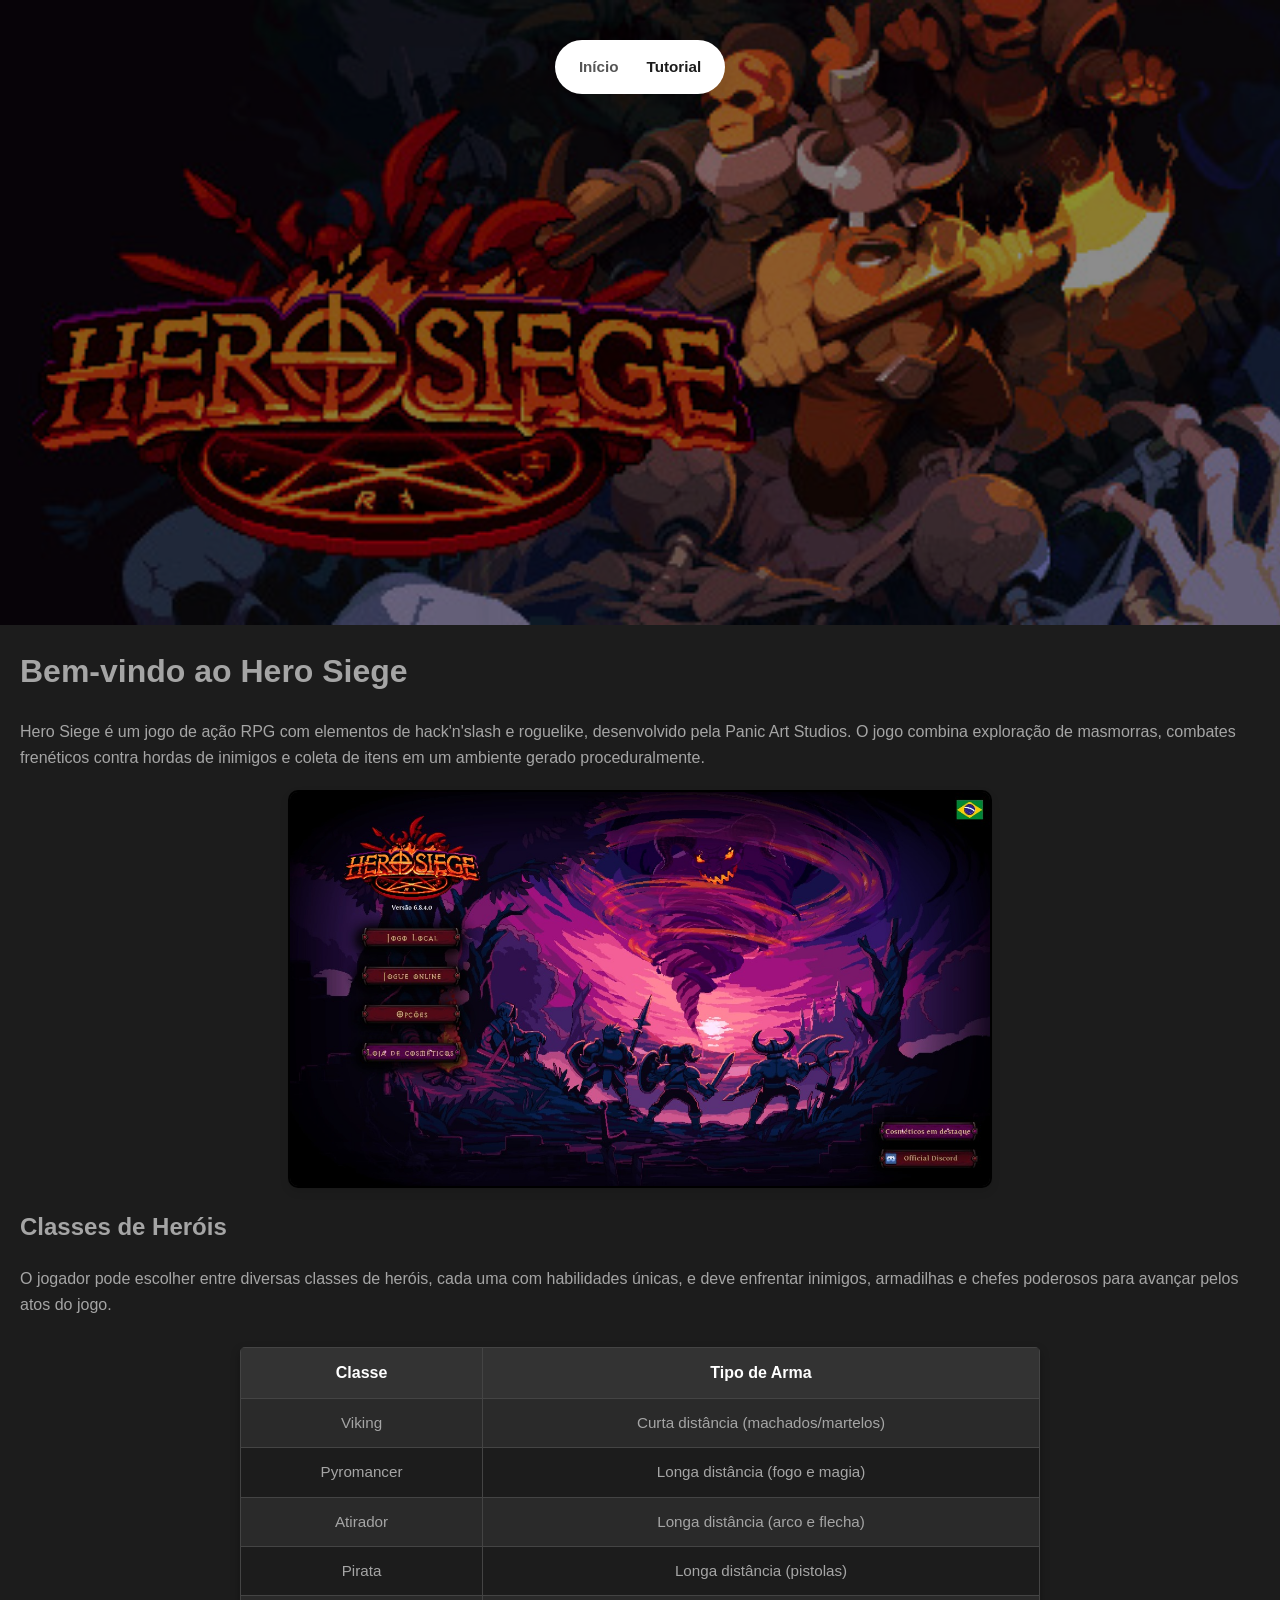
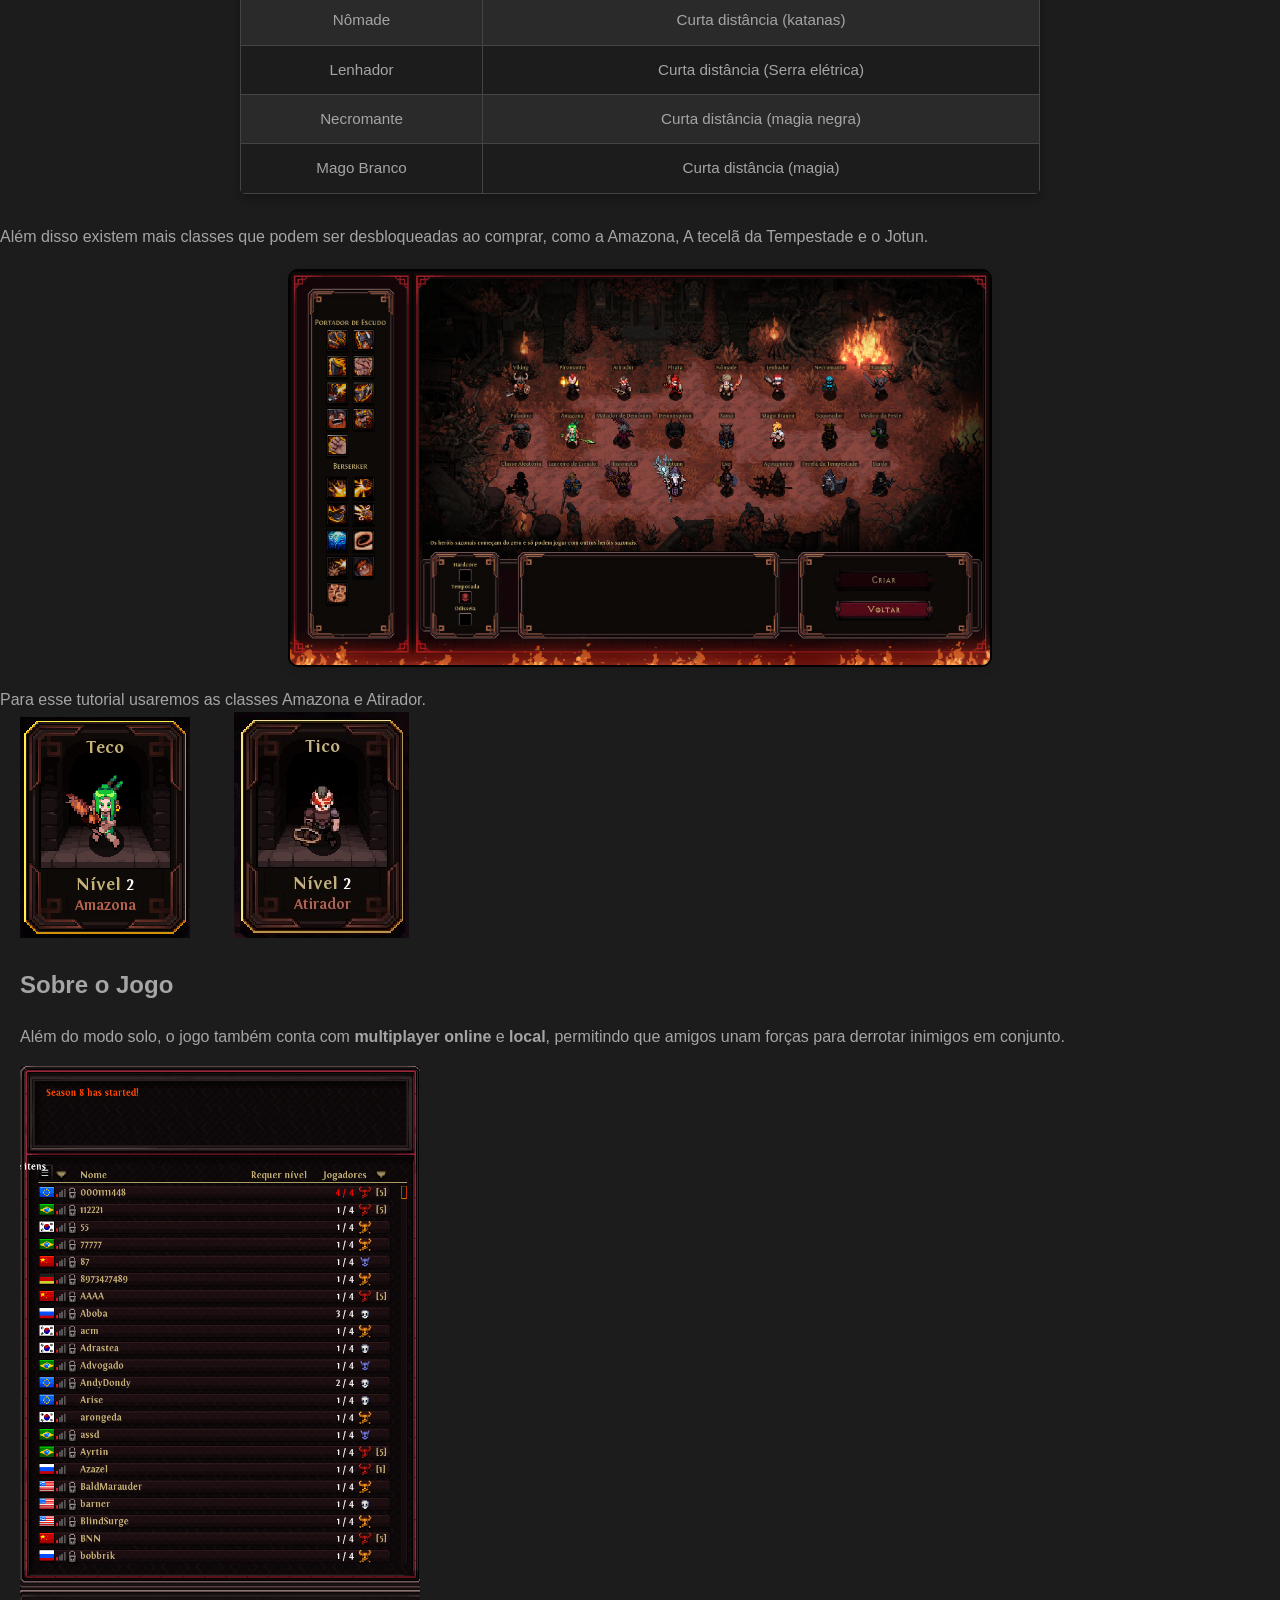
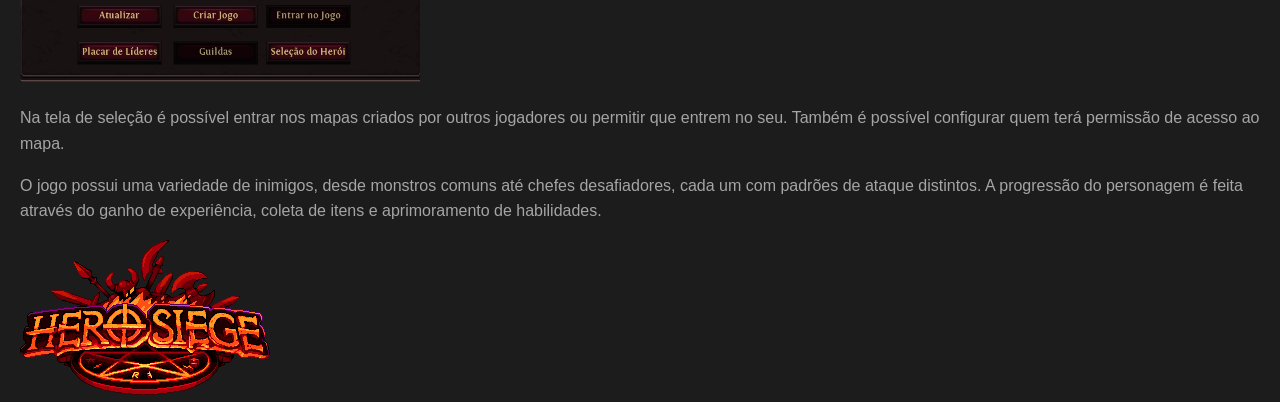
==== index.html @ 34096b14 "Rename Index.html to index.html" ====
<!DOCTYPE html>
<html lang="pt-br">
<head>
    <meta charset="UTF-8">
    <meta name="viewport" content="width=device-width, initial-scale=1.0">
    <title>Hero Siege</title>
    <link rel="stylesheet" href="CSS/style.css">
</head>
<body>
    <!-- Hero header com banner e navbar flutuante -->
    <header class="hero">
        <nav class="navbar">
            <ul class="nav-links">
                <li><a class="active" href="index.html">Início</a></li>
                <li><a href="tutorial.html">Tutorial</a></li>
            </ul>
        </nav>
    </header>

    <h1>Bem-vindo ao Hero Siege</h1>
    <p>Hero Siege é um jogo de ação RPG com elementos de hack'n'slash e roguelike, desenvolvido pela Panic Art Studios. O jogo combina exploração de masmorras, combates frenéticos contra hordas de inimigos e coleta de itens em um ambiente gerado proceduralmente.</p>

    <img src="Figuras/TelaInicial.jpg" alt="Tela inicial" class="telaCheia">
    
    <h2>Classes de Heróis</h2>
    
    <p>O jogador pode escolher entre diversas classes de heróis, cada uma com habilidades únicas, e deve enfrentar inimigos, armadilhas e chefes poderosos para avançar pelos atos do jogo.</p>

    <table>
        <tr>
            <th>Classe</th>
            <th>Tipo de Arma</th>
        </tr>
        <tr>
            <td>Viking</td>
            <td>Curta distância (machados/martelos)</td>
        </tr>
        <tr>
            <td>Pyromancer</td>
            <td>Longa distância (fogo e magia)</td>
        </tr>
        <tr>
            <td>Atirador</td>
            <td>Longa distância (arco e flecha)</td>
        </tr>
        <tr>
            <td>Pirata</td>
            <td>Longa distância (pistolas)</td>
        </tr>
        <tr>
            <td>Nômade</td>
            <td>Curta distância (katanas)</td>
        </tr>
        <tr>
            <td>Lenhador</td>
            <td>Curta distância (Serra elétrica)</td>
        </tr>
        <tr>
            <td>Necromante</td>
            <td>Curta distância (magia negra)</td>
        </tr>
        <tr>
            <td>Mago Branco</td>
            <td>Curta distância (magia)</td>
        </tr>
    </table>

    Além disso existem mais classes que podem ser desbloqueadas ao comprar, como a Amazona, A tecelã da Tempestade e o Jotun.

    <img src="Figuras/SelecaoPersonagens.png" alt="Seleção de Heróis" class="telaCheia"/>
    
    Para esse tutorial usaremos as classes Amazona e Atirador.
    <div class="container-imagens">
        <img src="Figuras/AmazonaFofinha.png" alt="Amazona Fofinha" class="personagem-img">
        <img src="Figuras/AtiradorFofinho.jpg" alt="Atirador Fofinho" class="personagem-img">
    </div>


    <h2>Sobre o Jogo</h2>
    <p>Além do modo solo, o jogo também conta com <strong>multiplayer online</strong> e <strong>local</strong>, permitindo que amigos unam forças para derrotar inimigos em conjunto.</p>
    <img src="Figuras/selecao.png" alt="Logo do Hero Siege" />
    <p>Na tela de seleção é possível entrar nos mapas criados por outros jogadores ou permitir que entrem no seu. Também é possível configurar quem terá permissão de acesso ao mapa.</p>
    <p>O jogo possui uma variedade de inimigos, desde monstros comuns até chefes desafiadores, cada um com padrões de ataque distintos. A progressão do personagem é feita através do ganho de experiência, coleta de itens e aprimoramento de habilidades.</p>
    <img src="Figuras/logo_hs.png" alt="Logo do Hero Siege" />
</body>
</html>
---- CSS/style.css ----
img.telaCheia {
    width: 700px;
    height: auto;
    max-width: 100%;
    display: block;
    margin: 20px auto;
    border: 2px solid #000;
    border-radius: 10px;
    box-shadow: 0 4px 8px rgba(0, 0, 0, 0.1);
}

body {
    font-family: Arial, sans-serif;
    line-height: 1.6;
    margin: 0;
    background-color: #1c1c1c; 
    color: #a5a5a5;          
}

.hero {
    position: relative;
    min-height: 65vh;
    display: flex;
    align-items: flex-start;
    justify-content: center;
    padding-top: 40px; 
    background: url('../Figuras/header.jpg') center/cover no-repeat;
}
.hero::after { 
    content: '';
    position: absolute;
    inset: 0;
    background: rgba(0, 0, 0, 0.45);
}

.navbar {
    position: relative;
    z-index: 1; 
    background: #ffffff;
    color: #1c1c1c;
    padding: 14px 24px;
    border-radius: 40px;
    display: flex;
    align-items: center;
    justify-content: center;
    box-shadow: 0 10px 30px rgba(0,0,0,0.15);
    gap: 20px;
}
.nav-links {
    list-style: none;
    display: flex;
    gap: 28px;
    margin: 0;
    padding: 0;
}
.nav-links a {
    color: #1c1c1c;
    text-decoration: none;
    font-weight: 600;
    font-size: 0.95rem;
}
.nav-links a:hover,
.nav-links a.active {
    color: #555;
}

main, h1, h2, p, table, img:not(.telaCheia) {
    margin-left: 20px;
    margin-right: 20px;
}
a { color: inherit; }
a:hover { text-decoration: underline; color: #cfcfcf; }

.quest {
    background-color: #222; /* fundo dark */
    color: #a5a5a5;
    padding: 20px;
    margin: 20px auto;
    max-width: 800px;
    border-radius: 10px;
    text-align: center;
}

.quest ul {
    text-align: left;
    margin: 10px auto;
    max-width: 700px;
}

.quest img {
    width: 100%;
    max-width: 500px;
    height: auto;
    display: block;
    margin: 0 auto 15px auto;
    border-radius: 8px;
    box-shadow: 0 4px 8px rgba(0,0,0,0.2);
}


table {
    width: 90%;
    max-width: 800px;
    margin: 30px auto;
    border-collapse: collapse;
    font-family: Arial, sans-serif;
    text-align: center;
    box-shadow: 0 4px 10px rgba(0,0,0,0.3);
    border-radius: 5px; /* arredonda bordas da tabela */
    overflow: hidden;    /* garante que as bordas arredondadas funcionem */
}

th, td {
    padding: 12px 15px;
    border: 1px solid #444;
}

th {
    background-color: #333;
    color: #fff;
    font-size: 1rem;
}

td {
    background-color: #1c1c1c;
    color: #a5a5a5;
    font-size: 0.95rem;
}

tr:nth-child(even) td {
    background-color: #2a2a2a;
}

tr:hover td {
    background-color: #444;
    color: #fff;
}
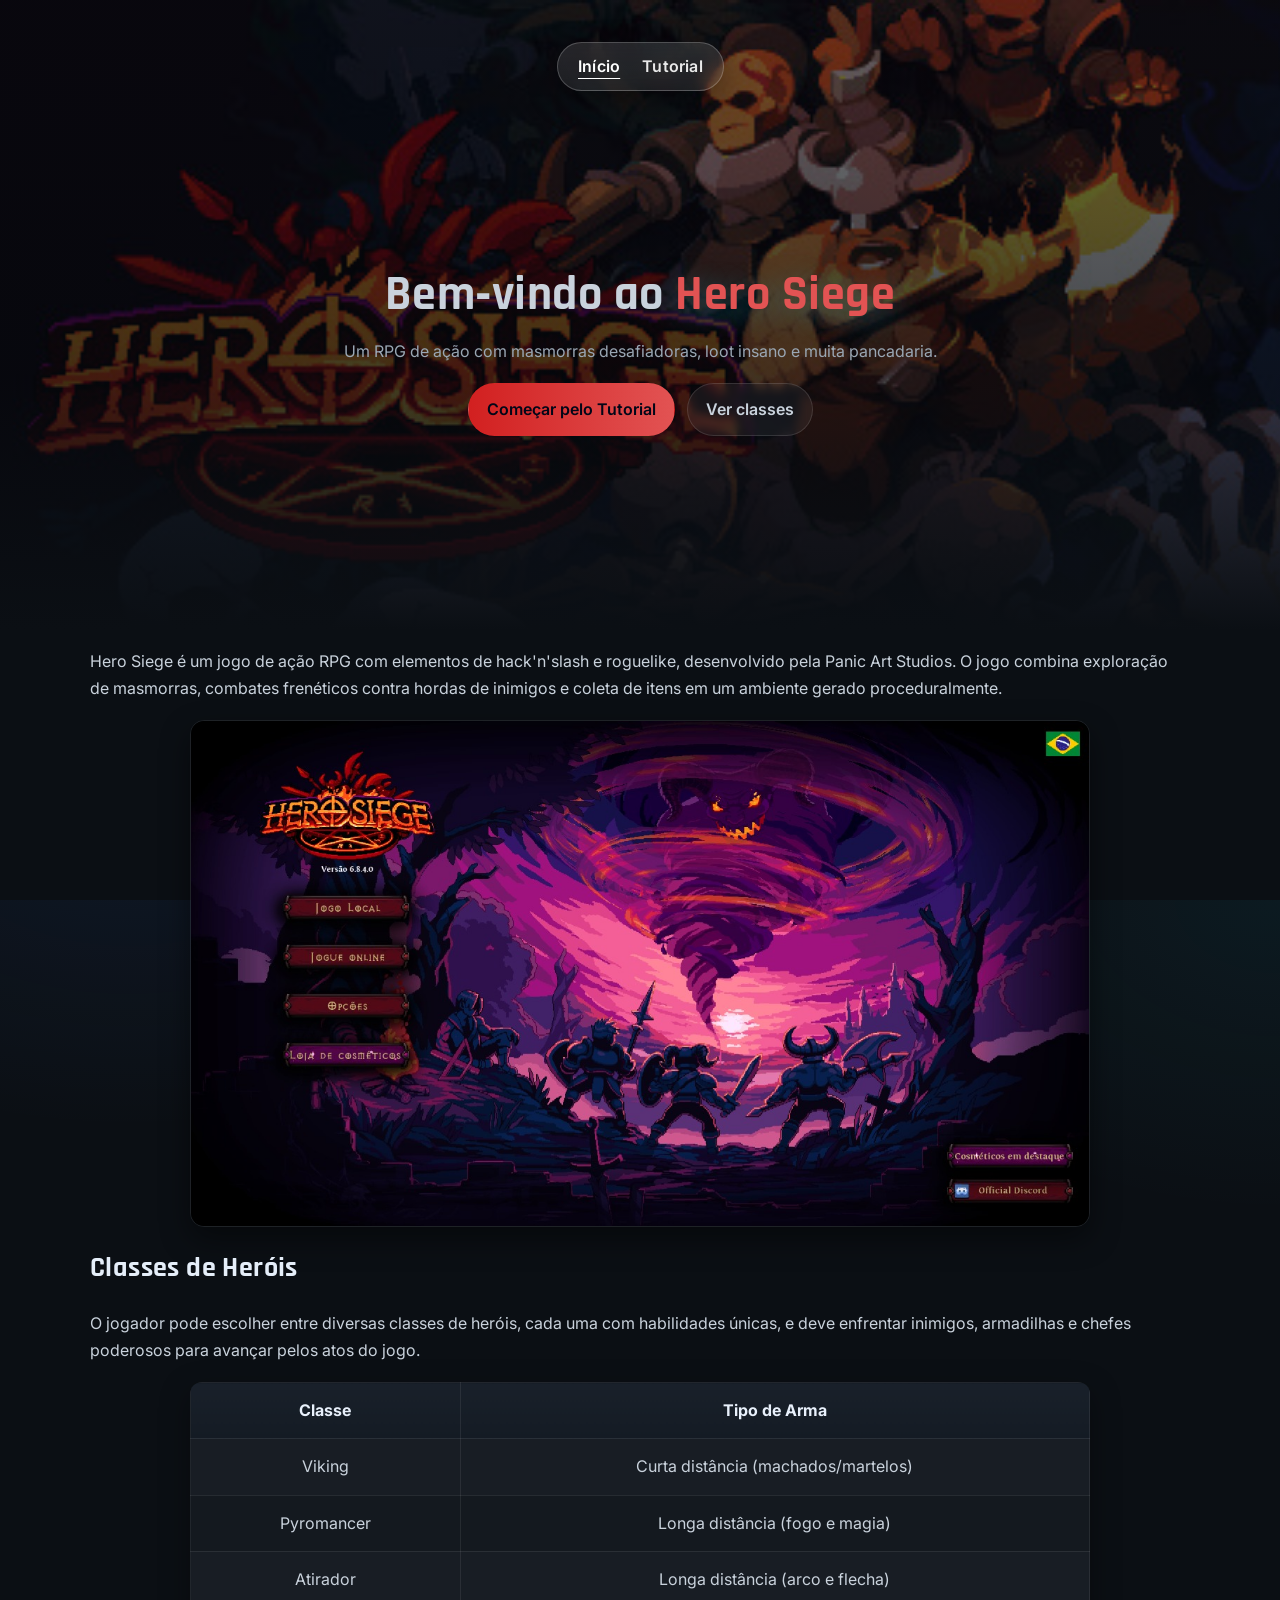
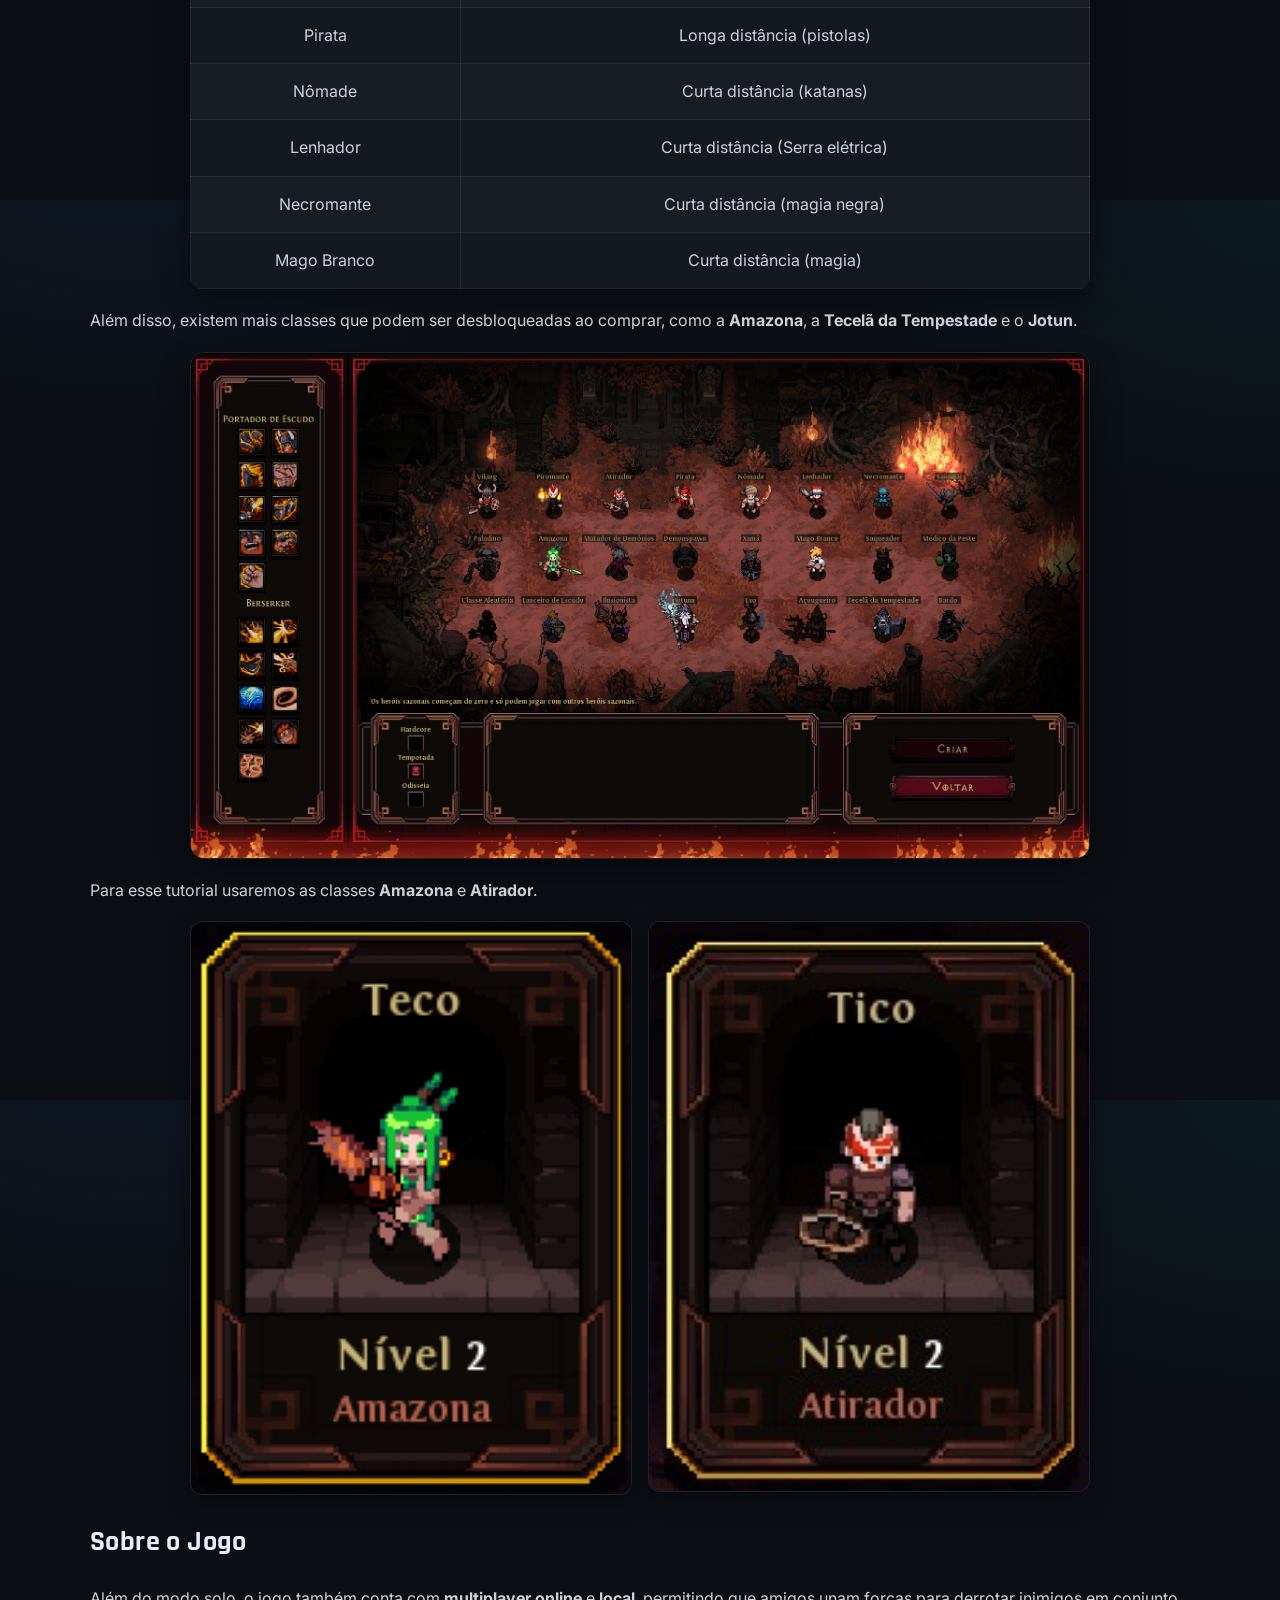
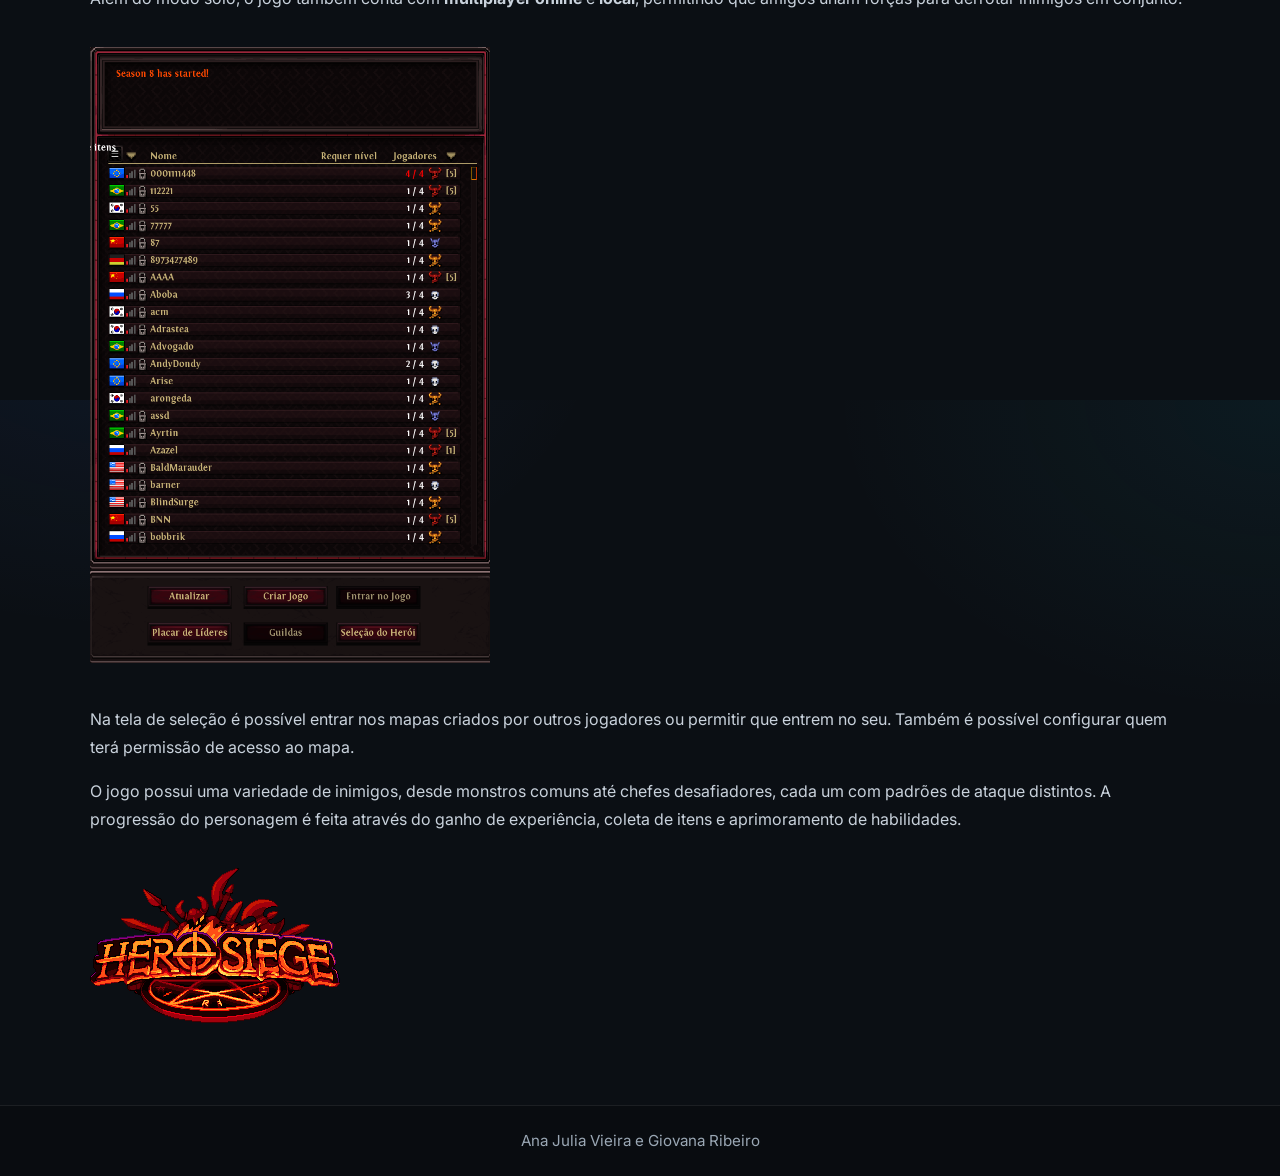
==== commit 9e532297: "Co-authored-by: Giovana Ribeiro <GiovanaRiber@users.noreply.github.com>" ====
--- a/index.html
+++ b/index.html
@@ -3,11 +3,18 @@
 <head>
     <meta charset="UTF-8">
     <meta name="viewport" content="width=device-width, initial-scale=1.0">
+    <meta name="description" content="Guia rápido e visual do jogo Hero Siege: classes, dicas e tutorial em português.">
     <title>Hero Siege</title>
+    <!-- Google Fonts -->
+    <link href="https://fonts.googleapis.com/css2?family=Inter:wght@400;600;700;800&family=Rajdhani:wght@600;700&display=swap" rel="stylesheet">
     <link rel="stylesheet" href="CSS/style.css">
+    <meta name="theme-color" content="#0b0f14">
+    <link rel="preload" href="Figuras/header.jpg" as="image">
+    <link rel="preload" href="Figuras/TelaInicial.jpg" as="image">
+    <link rel="preload" href="Figuras/SelecaoPersonagens.png" as="image">
+    
 </head>
 <body>
-    <!-- Hero header com banner e navbar flutuante -->
     <header class="hero">
         <nav class="navbar">
             <ul class="nav-links">
@@ -15,72 +22,86 @@
                 <li><a href="tutorial.html">Tutorial</a></li>
             </ul>
         </nav>
+        <div class="hero-content container">
+            <h1 class="hero-title">Bem‑vindo ao <span>Hero Siege</span></h1>
+            <p class="hero-subtitle">Um RPG de ação com masmorras desafiadoras, loot insano e muita pancadaria.</p>
+            <div class="hero-cta">
+                <a class="btn btn-primary" href="tutorial.html">Começar pelo Tutorial</a>
+                <a class="btn btn-ghost" href="#classes">Ver classes</a>
+            </div>
+        </div>
     </header>
 
-    <h1>Bem-vindo ao Hero Siege</h1>
-    <p>Hero Siege é um jogo de ação RPG com elementos de hack'n'slash e roguelike, desenvolvido pela Panic Art Studios. O jogo combina exploração de masmorras, combates frenéticos contra hordas de inimigos e coleta de itens em um ambiente gerado proceduralmente.</p>
+    <main class="container content-flow">
+        <p>Hero Siege é um jogo de ação RPG com elementos de hack'n'slash e roguelike, desenvolvido pela Panic Art Studios. O jogo combina exploração de masmorras, combates frenéticos contra hordas de inimigos e coleta de itens em um ambiente gerado proceduralmente.</p>
 
-    <img src="Figuras/TelaInicial.jpg" alt="Tela inicial" class="telaCheia">
-    
-    <h2>Classes de Heróis</h2>
-    
-    <p>O jogador pode escolher entre diversas classes de heróis, cada uma com habilidades únicas, e deve enfrentar inimigos, armadilhas e chefes poderosos para avançar pelos atos do jogo.</p>
+        <img src="Figuras/TelaInicial.jpg" alt="Tela inicial" class="telaCheia" loading="lazy">
+        
+        <h2 id="classes">Classes de Heróis</h2>
+        
+        <p>O jogador pode escolher entre diversas classes de heróis, cada uma com habilidades únicas, e deve enfrentar inimigos, armadilhas e chefes poderosos para avançar pelos atos do jogo.</p>
 
-    <table>
-        <tr>
-            <th>Classe</th>
-            <th>Tipo de Arma</th>
-        </tr>
-        <tr>
-            <td>Viking</td>
-            <td>Curta distância (machados/martelos)</td>
-        </tr>
-        <tr>
-            <td>Pyromancer</td>
-            <td>Longa distância (fogo e magia)</td>
-        </tr>
-        <tr>
-            <td>Atirador</td>
-            <td>Longa distância (arco e flecha)</td>
-        </tr>
-        <tr>
-            <td>Pirata</td>
-            <td>Longa distância (pistolas)</td>
-        </tr>
-        <tr>
-            <td>Nômade</td>
-            <td>Curta distância (katanas)</td>
-        </tr>
-        <tr>
-            <td>Lenhador</td>
-            <td>Curta distância (Serra elétrica)</td>
-        </tr>
-        <tr>
-            <td>Necromante</td>
-            <td>Curta distância (magia negra)</td>
-        </tr>
-        <tr>
-            <td>Mago Branco</td>
-            <td>Curta distância (magia)</td>
-        </tr>
-    </table>
+        <table>
+            <tr>
+                <th>Classe</th>
+                <th>Tipo de Arma</th>
+            </tr>
+            <tr>
+                <td>Viking</td>
+                <td>Curta distância (machados/martelos)</td>
+            </tr>
+            <tr>
+                <td>Pyromancer</td>
+                <td>Longa distância (fogo e magia)</td>
+            </tr>
+            <tr>
+                <td>Atirador</td>
+                <td>Longa distância (arco e flecha)</td>
+            </tr>
+            <tr>
+                <td>Pirata</td>
+                <td>Longa distância (pistolas)</td>
+            </tr>
+            <tr>
+                <td>Nômade</td>
+                <td>Curta distância (katanas)</td>
+            </tr>
+            <tr>
+                <td>Lenhador</td>
+                <td>Curta distância (Serra elétrica)</td>
+            </tr>
+            <tr>
+                <td>Necromante</td>
+                <td>Curta distância (magia negra)</td>
+            </tr>
+            <tr>
+                <td>Mago Branco</td>
+                <td>Curta distância (magia)</td>
+            </tr>
+        </table>
 
-    Além disso existem mais classes que podem ser desbloqueadas ao comprar, como a Amazona, A tecelã da Tempestade e o Jotun.
+        <p>Além disso, existem mais classes que podem ser desbloqueadas ao comprar, como a <strong>Amazona</strong>, a <strong>Tecelã da Tempestade</strong> e o <strong>Jotun</strong>.</p>
 
-    <img src="Figuras/SelecaoPersonagens.png" alt="Seleção de Heróis" class="telaCheia"/>
-    
-    Para esse tutorial usaremos as classes Amazona e Atirador.
-    <div class="container-imagens">
-        <img src="Figuras/AmazonaFofinha.png" alt="Amazona Fofinha" class="personagem-img">
-        <img src="Figuras/AtiradorFofinho.jpg" alt="Atirador Fofinho" class="personagem-img">
-    </div>
+        <img src="Figuras/SelecaoPersonagens.png" alt="Tela de seleção de heróis" class="telaCheia" loading="lazy"/>
+        
+        <p>Para esse tutorial usaremos as classes <strong>Amazona</strong> e <strong>Atirador</strong>.</p>
+        <div class="container-imagens">
+            <img src="Figuras/AmazonaFofinha.png" alt="Amazona" class="personagem-img" loading="lazy">
+            <img src="Figuras/AtiradorFofinho.jpg" alt="Atirador" class="personagem-img" loading="lazy">
+        </div>
 
+        <h2>Sobre o Jogo</h2>
+        <p>Além do modo solo, o jogo também conta com <strong>multiplayer online</strong> e <strong>local</strong>, permitindo que amigos unam forças para derrotar inimigos em conjunto.</p>
+        <img src="Figuras/selecao.png" alt="Opções de seleção de salas e multiplayer" loading="lazy" />
+        <p>Na tela de seleção é possível entrar nos mapas criados por outros jogadores ou permitir que entrem no seu. Também é possível configurar quem terá permissão de acesso ao mapa.</p>
+        <p>O jogo possui uma variedade de inimigos, desde monstros comuns até chefes desafiadores, cada um com padrões de ataque distintos. A progressão do personagem é feita através do ganho de experiência, coleta de itens e aprimoramento de habilidades.</p>
+        <img src="Figuras/logo_hs.png" alt="Logo do Hero Siege" loading="lazy" />
+    </main>
 
-    <h2>Sobre o Jogo</h2>
-    <p>Além do modo solo, o jogo também conta com <strong>multiplayer online</strong> e <strong>local</strong>, permitindo que amigos unam forças para derrotar inimigos em conjunto.</p>
-    <img src="Figuras/selecao.png" alt="Logo do Hero Siege" />
-    <p>Na tela de seleção é possível entrar nos mapas criados por outros jogadores ou permitir que entrem no seu. Também é possível configurar quem terá permissão de acesso ao mapa.</p>
-    <p>O jogo possui uma variedade de inimigos, desde monstros comuns até chefes desafiadores, cada um com padrões de ataque distintos. A progressão do personagem é feita através do ganho de experiência, coleta de itens e aprimoramento de habilidades.</p>
-    <img src="Figuras/logo_hs.png" alt="Logo do Hero Siege" />
+    <footer class="site-footer">
+        <div class="container">
+            <span>Ana Julia Vieira e Giovana Ribeiro</span>
+        </div>
+    </footer>
 </body>
 </html>
--- a/CSS/style.css
+++ b/CSS/style.css
@@ -1,137 +1,338 @@
-img.telaCheia {
-    width: 700px;
-    height: auto;
-    max-width: 100%;
-    display: block;
-    margin: 20px auto;
-    border: 2px solid #000;
-    border-radius: 10px;
-    box-shadow: 0 4px 8px rgba(0, 0, 0, 0.1);
+/* ===== Theme & reset ===== */
+:root {
+    --bg: #0b0f14;
+    --panel: #121922;
+    --panel-2: #0f141b;
+    --text: #c9d2dc;
+    --muted: #9aa7b4;
+    --accent: #d22020;
+    --accent-2: #e25353;
+    --success: #e20000;
+    --shadow: 0 10px 30px rgba(0,0,0,.35);
+    --radius: 14px;
+}
+
+* {
+    box-sizing: border-box;
+}
+
+html {
+    height: 100%;
+    scroll-behavior: smooth;
 }
 
 body {
-    font-family: Arial, sans-serif;
-    line-height: 1.6;
+    height: 100%;
+    font-family: "Inter", system-ui, -apple-system, Segoe UI, Roboto, Arial, sans-serif;
+    line-height: 1.7;
     margin: 0;
-    background-color: #1c1c1c; 
-    color: #a5a5a5;          
-}
-
+    background:
+        radial-gradient(1200px 800px at 10% -10%, rgba(59,130,246,.08), transparent 40%),
+        radial-gradient(1000px 700px at 100% 0%, rgba(34,211,238,.06), transparent 45%),
+        var(--bg);
+    color: var(--text);
+}
+
+a {
+    color: var(--text);
+    text-decoration: none;
+}
+
+a:hover {
+    color: #fff;
+}
+
+.container {
+    width: min(1100px, 92%);
+    margin-inline: auto;
+}
+
+.content-flow > * {
+    margin-block: 1.1rem;
+}
+
+/* ===== Hero ===== */
 .hero {
     position: relative;
-    min-height: 65vh;
-    display: flex;
-    align-items: flex-start;
-    justify-content: center;
-    padding-top: 40px; 
+    min-height: 70vh;
+    display: grid;
+    place-items: start center;
+    padding: 32px 0 64px;
     background: url('../Figuras/header.jpg') center/cover no-repeat;
 }
-.hero::after { 
-    content: '';
+
+.hero::after {
+    content: "";
     position: absolute;
     inset: 0;
-    background: rgba(0, 0, 0, 0.45);
-}
-
+    background: linear-gradient(
+        180deg,
+        rgba(5,8,13,.55),
+        rgba(5,8,13,.75) 60%,
+        var(--bg)
+    );
+}
+
+.hero-content {
+    position: relative;
+    z-index: 1;
+    text-align: center;
+    margin-top: 48px;
+}
+
+.hero-title {
+    font: 800 3rem/1.1 "Rajdhani", sans-serif;
+    letter-spacing: .5px;
+    margin: 0;
+}
+
+.hero-title span {
+    color: var(--accent-2);
+    text-shadow: 0 6px 30px rgba(34,211,238,.35);
+}
+
+.hero-subtitle {
+    color: var(--muted);
+    max-width: 60ch;
+    margin-inline: auto;
+}
+
+.hero-cta {
+    display: flex;
+    gap: 12px;
+    justify-content: center;
+    flex-wrap: wrap;
+    margin-top: 18px;
+}
+
+.btn {
+    display: inline-flex;
+    align-items: center;
+    justify-content: center;
+    padding: 12px 18px;
+    border-radius: 999px;
+    font-weight: 600;
+    border: 1px solid transparent;
+    transition: .2s ease;
+    cursor: pointer;
+    white-space: nowrap;
+    backdrop-filter: blur(4px);
+}
+
+.btn-primary {
+    background: linear-gradient(90deg, var(--accent) 0%, var(--accent-2) 100%);
+    color: #020617;
+}
+
+.btn-primary:hover {
+    filter: brightness(1.08);
+    transform: translateY(-1px);
+}
+
+.btn-ghost {
+    background: rgba(255,255,255,.06);
+    color: var(--text);
+    border-color: rgba(255,255,255,.12);
+}
+
+.btn-ghost:hover {
+    background: rgba(255,255,255,.12);
+}
+
+/* ===== Navbar (glass) ===== */
 .navbar {
     position: relative;
-    z-index: 1; 
-    background: #ffffff;
-    color: #1c1c1c;
-    padding: 14px 24px;
-    border-radius: 40px;
+    z-index: 2;
+    align-self: start;
+    margin-top: 10px;
+    background: linear-gradient(180deg, rgba(255,255,255,.12), rgba(255,255,255,.08));
+    border: 1px solid rgba(255,255,255,.22);
+    color: #fff;
+    padding: 10px 20px;
+    border-radius: 999px;
+    display: flex;
+    justify-content: center;
+    gap: 18px;
+    box-shadow: var(--shadow);
+    backdrop-filter: blur(10px);
+}
+
+.nav-links {
+    list-style: none;
+    display: flex;
+    gap: 22px;
+    margin: 0;
+    padding: 0;
+}
+
+.nav-links a {
+    color: #fff;
+    font-weight: 600;
+    letter-spacing: .2px;
+    opacity: .9;
+}
+
+.nav-links a:hover {
+    opacity: 1;
+}
+
+.nav-links a.active {
+    opacity: 1;
+    text-decoration: underline;
+    text-underline-offset: 6px;
+}
+
+/* ===== Headings & text ===== */
+h1,
+h2 {
+    font-family: "Rajdhani", sans-serif;
+    letter-spacing: .4px;
+    margin: .6rem 0;
+}
+
+h1 {
+    font-weight: 800;
+    font-size: clamp(2rem, 1.5rem + 2vw, 3rem);
+}
+
+h2 {
+    font-weight: 700;
+    font-size: clamp(1.25rem, 1rem + 1vw, 1.75rem);
+    color: #e5eef9;
+}
+
+p {
+    color: var(--text);
+}
+
+/* ===== Media & layout helpers ===== */
+img.telaCheia {
+    width: min(900px, 100%);
+    height: auto;
+    display: block;
+    margin: 18px auto;
+    border-radius: var(--radius);
+    border: 1px solid rgba(255,255,255,.08);
+    box-shadow: 0 12px 30px rgba(0,0,0,.45);
+}
+
+.container-imagens {
+    display: grid;
+    grid-template-columns: repeat(auto-fit, minmax(180px, 1fr));
+    gap: 16px;
+    width: min(900px, 100%);
+    margin: 12px auto 24px;
+}
+
+.personagem-img {
+    width: 100%;
+    height: auto;
+    border-radius: 12px;
+    border: 1px solid rgba(255,255,255,.08);
+    box-shadow: 0 8px 20px rgba(0,0,0,.35);
+    background: #0b0f14;
+}
+
+/* ===== Cards / Quests ===== */
+.quest {
+    background: linear-gradient(180deg, var(--panel), var(--panel-2));
+    color: var(--text);
+    padding: 24px;
+    margin: 24px auto;
+    width: min(900px, 100%);
+    border-radius: var(--radius);
+    box-shadow: var(--shadow);
+    border: 1px solid rgba(255,255,255,.06);
+}
+
+.quest h2 {
+    margin-top: 0;
+}
+
+.quest ul {
+    text-align: left;
+    margin: 10px auto;
+    max-width: 720px;
+}
+
+.quest img {
+    width: min(520px, 100%);
+    height: auto;
+    display: block;
+    margin: 0 auto 14px;
+    border-radius: 10px;
+    box-shadow: 0 8px 24px rgba(0,0,0,.4);
+    border: 1px solid rgba(255,255,255,.07);
+}
+
+.quest ul img,
+.quest ol img {
+    margin: 10px auto;
+    width: min(520px, 100%);
+}
+
+/* ===== Table ===== */
+table {
+    width: min(900px, 100%);
+    margin: 26px auto;
+    border-collapse: collapse;
+    text-align: center;
+    box-shadow: var(--shadow);
+    border-radius: 12px;
+    overflow: hidden;
+    background: var(--panel-2);
+}
+
+th,
+td {
+    padding: 14px 16px;
+    border: 1px solid rgba(255,255,255,.08);
+}
+
+th {
+    background: linear-gradient(180deg, #19202a, #141b24);
+    color: #e8f0fb;
+}
+
+td {
+    background: rgba(255,255,255,.02);
+    color: var(--text);
+}
+
+tr:nth-child(even) td {
+    background: rgba(255,255,255,.04);
+}
+
+tr:hover td {
+    background: rgba(59,130,246,.1);
+    color: #fff;
+}
+
+/* ===== Footer ===== */
+.site-footer {
+    border-top: 1px solid rgba(255,255,255,.08);
+    margin-top: 56px;
+    padding: 22px 0;
+    background: rgba(0,0,0,.2);
+}
+
+.site-footer .container {
     display: flex;
     align-items: center;
     justify-content: center;
-    box-shadow: 0 10px 30px rgba(0,0,0,0.15);
-    gap: 20px;
-}
-.nav-links {
-    list-style: none;
-    display: flex;
-    gap: 28px;
-    margin: 0;
-    padding: 0;
-}
-.nav-links a {
-    color: #1c1c1c;
-    text-decoration: none;
-    font-weight: 600;
-    font-size: 0.95rem;
-}
-.nav-links a:hover,
-.nav-links a.active {
-    color: #555;
-}
-
-main, h1, h2, p, table, img:not(.telaCheia) {
-    margin-left: 20px;
-    margin-right: 20px;
-}
-a { color: inherit; }
-a:hover { text-decoration: underline; color: #cfcfcf; }
-
-.quest {
-    background-color: #222; /* fundo dark */
-    color: #a5a5a5;
-    padding: 20px;
-    margin: 20px auto;
-    max-width: 800px;
-    border-radius: 10px;
-    text-align: center;
-}
-
-.quest ul {
-    text-align: left;
-    margin: 10px auto;
-    max-width: 700px;
-}
-
-.quest img {
-    width: 100%;
-    max-width: 500px;
-    height: auto;
-    display: block;
-    margin: 0 auto 15px auto;
-    border-radius: 8px;
-    box-shadow: 0 4px 8px rgba(0,0,0,0.2);
-}
-
-
-table {
-    width: 90%;
-    max-width: 800px;
-    margin: 30px auto;
-    border-collapse: collapse;
-    font-family: Arial, sans-serif;
-    text-align: center;
-    box-shadow: 0 4px 10px rgba(0,0,0,0.3);
-    border-radius: 5px; /* arredonda bordas da tabela */
-    overflow: hidden;    /* garante que as bordas arredondadas funcionem */
-}
-
-th, td {
-    padding: 12px 15px;
-    border: 1px solid #444;
-}
-
-th {
-    background-color: #333;
-    color: #fff;
-    font-size: 1rem;
-}
-
-td {
-    background-color: #1c1c1c;
-    color: #a5a5a5;
-    font-size: 0.95rem;
-}
-
-tr:nth-child(even) td {
-    background-color: #2a2a2a;
-}
-
-tr:hover td {
-    background-color: #444;
-    color: #fff;
-}+    color: var(--muted);
+    font-size: .95rem;
+}
+
+/* ===== Responsive tweaks ===== */
+@media (max-width: 700px) {
+    .navbar {
+        transform: scale(.95);
+    }
+    .hero-content {
+        margin-top: 28px;
+    }
+    .hero-title {
+        font-size: 2.2rem;
+    }
+}
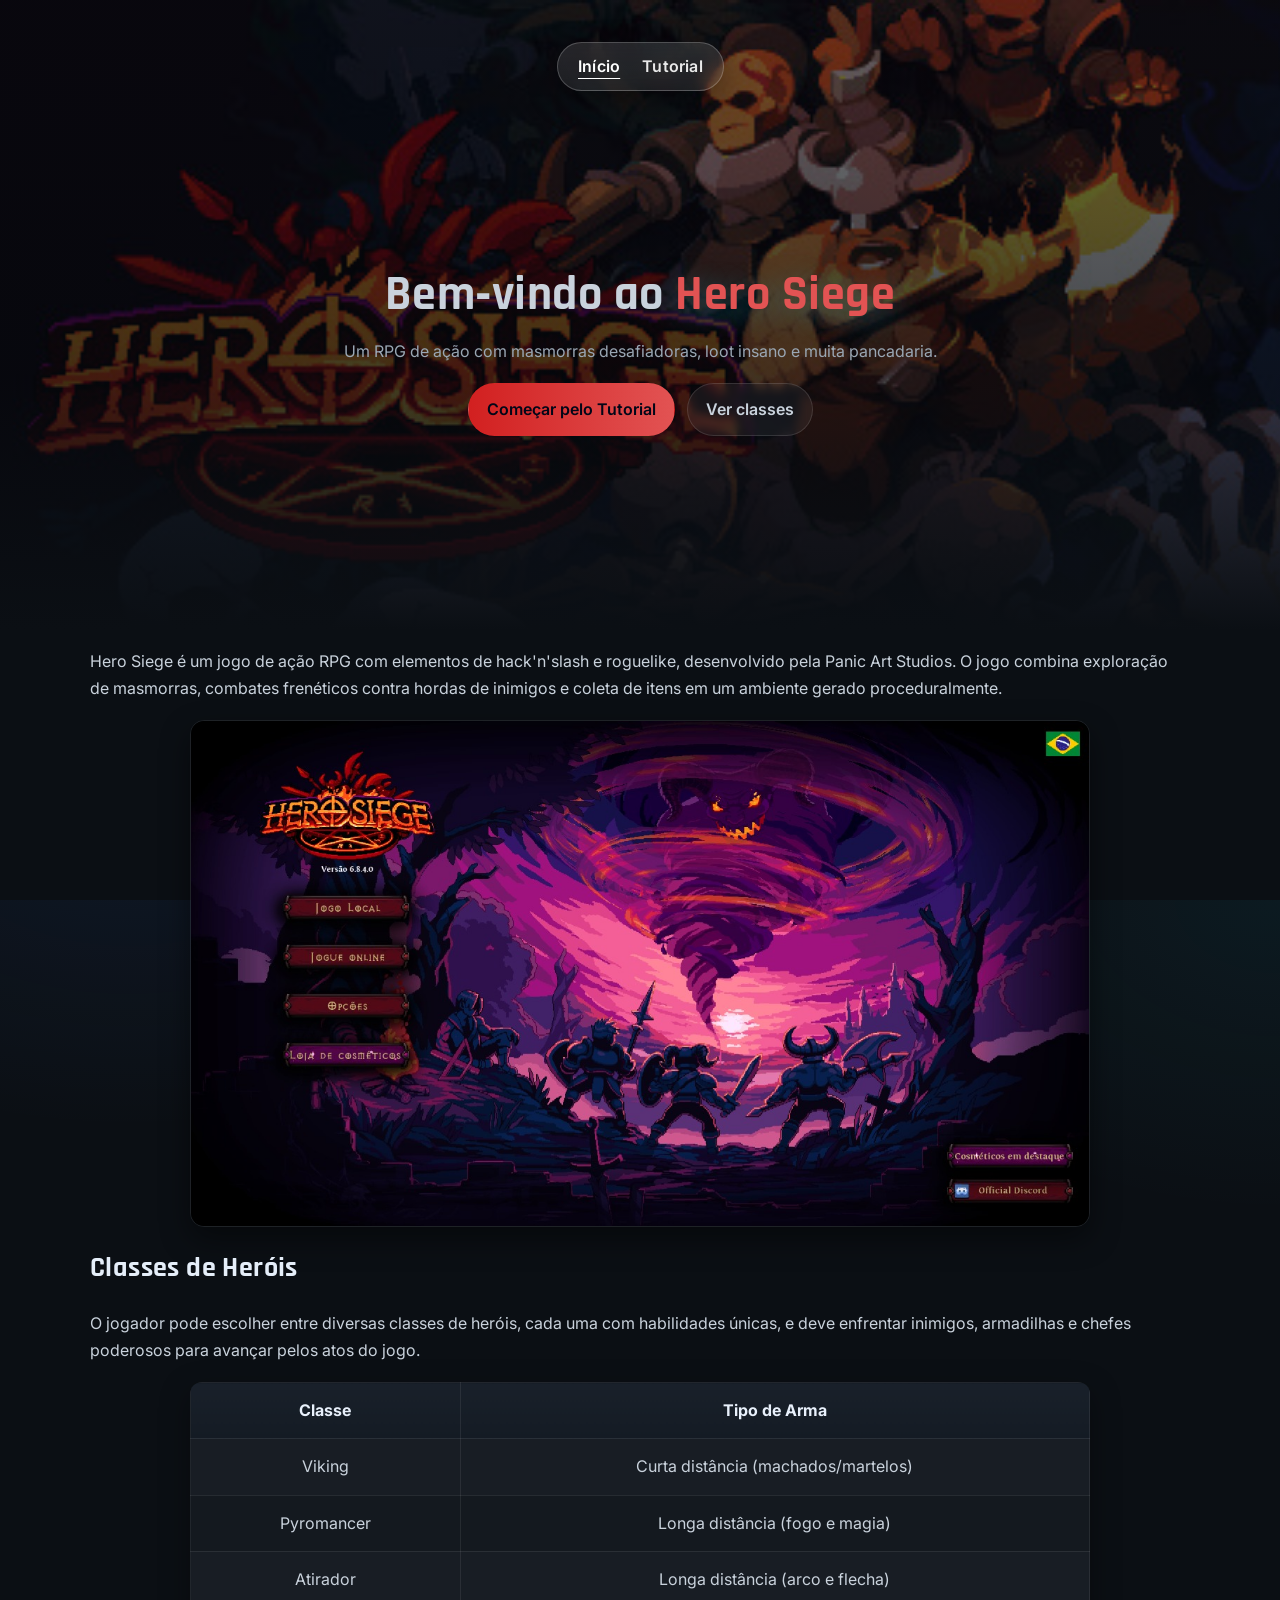
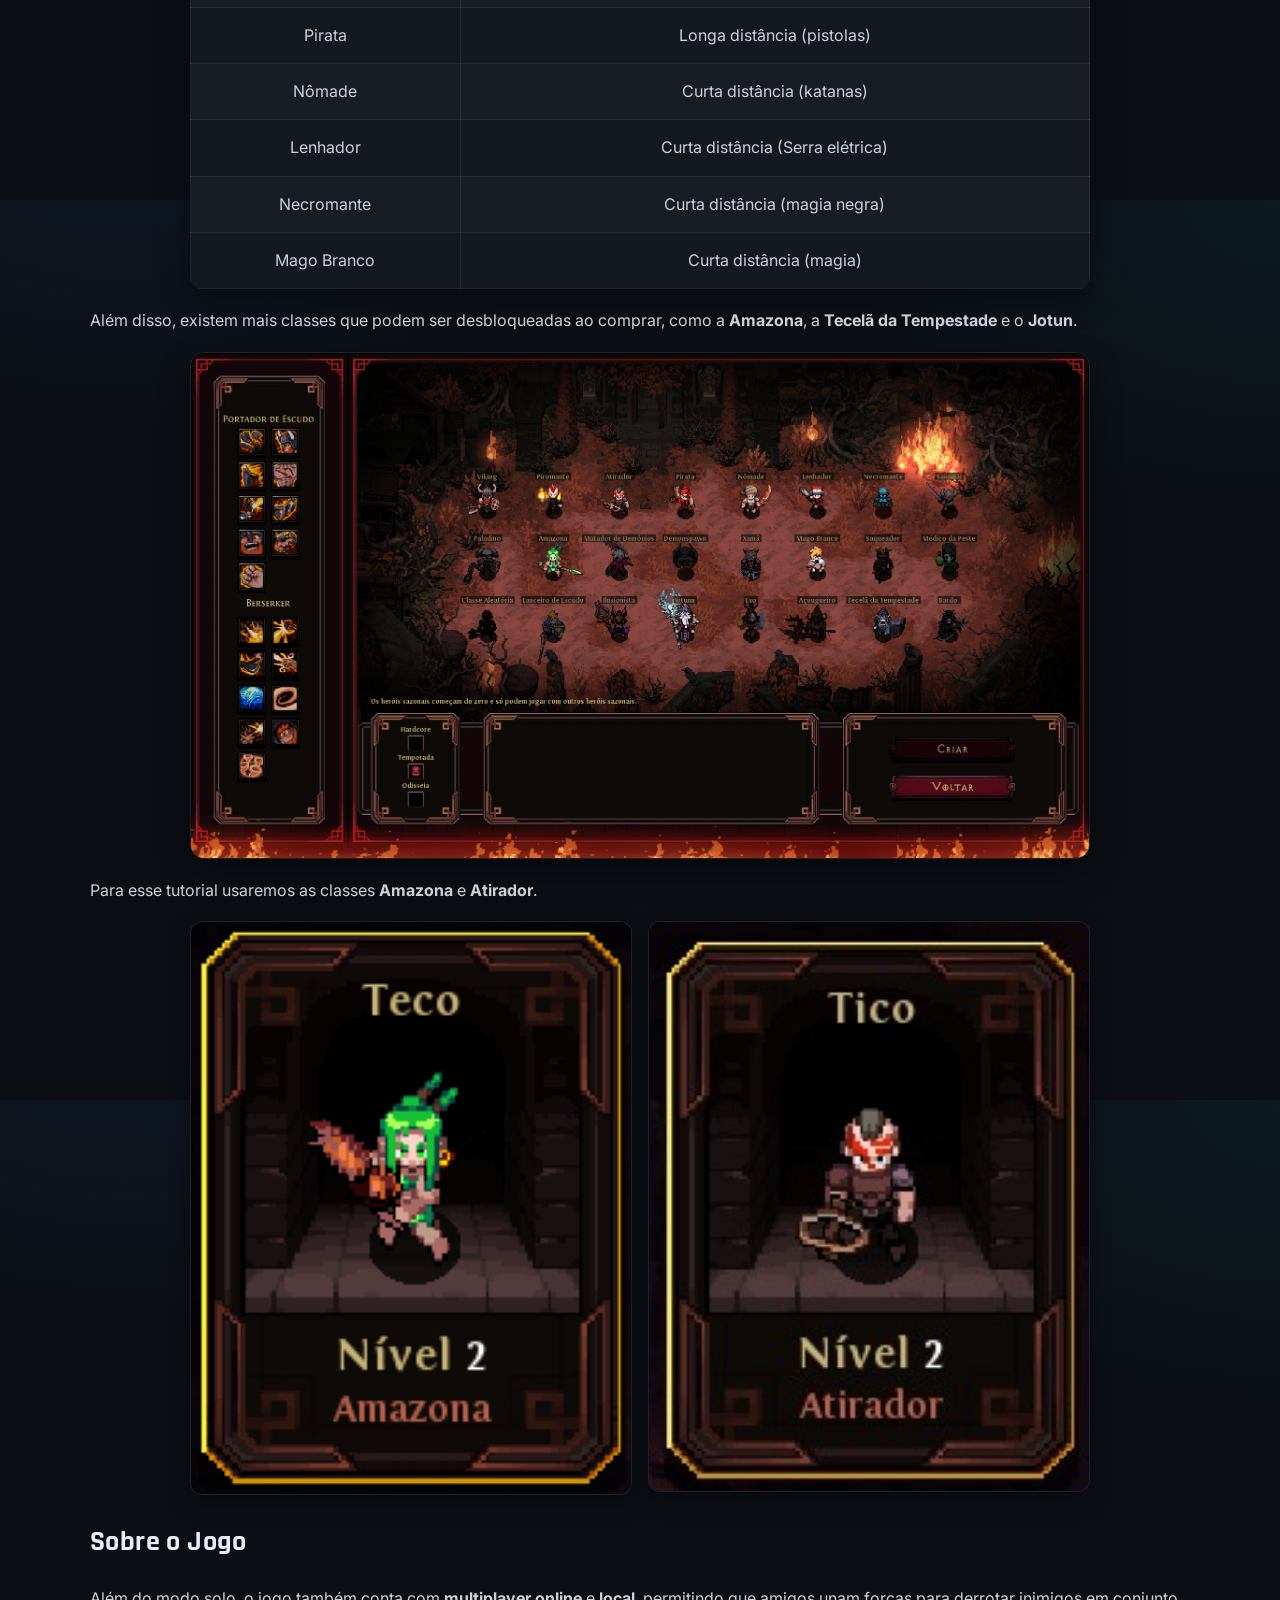
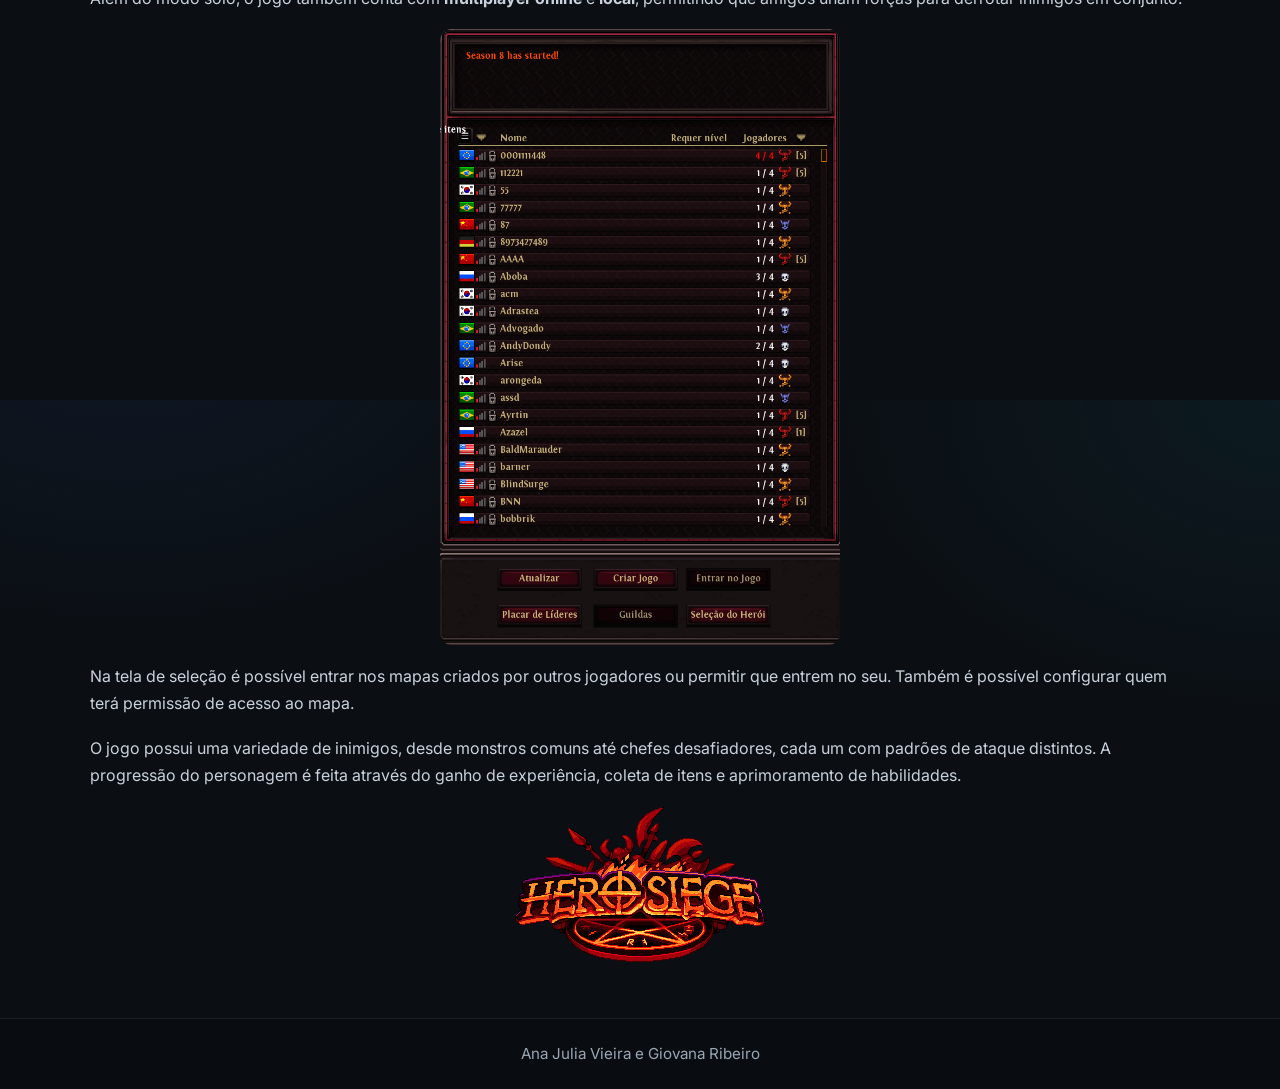
==== commit 2382695b: "Add img-center class for image alignment and styling in HTML and CSS" ====
--- a/index.html
+++ b/index.html
@@ -92,10 +92,10 @@
 
         <h2>Sobre o Jogo</h2>
         <p>Além do modo solo, o jogo também conta com <strong>multiplayer online</strong> e <strong>local</strong>, permitindo que amigos unam forças para derrotar inimigos em conjunto.</p>
-        <img src="Figuras/selecao.png" alt="Opções de seleção de salas e multiplayer" loading="lazy" />
+    <img src="Figuras/selecao.png" alt="Opções de seleção de salas e multiplayer" loading="lazy" class="img-center" />
         <p>Na tela de seleção é possível entrar nos mapas criados por outros jogadores ou permitir que entrem no seu. Também é possível configurar quem terá permissão de acesso ao mapa.</p>
         <p>O jogo possui uma variedade de inimigos, desde monstros comuns até chefes desafiadores, cada um com padrões de ataque distintos. A progressão do personagem é feita através do ganho de experiência, coleta de itens e aprimoramento de habilidades.</p>
-        <img src="Figuras/logo_hs.png" alt="Logo do Hero Siege" loading="lazy" />
+    <img src="Figuras/logo_hs.png" alt="Logo do Hero Siege" loading="lazy" class="img-center" />
     </main>
 
     <footer class="site-footer">
--- a/CSS/style.css
+++ b/CSS/style.css
@@ -233,7 +233,13 @@
     background: #0b0f14;
 }
 
-/* ===== Cards / Quests ===== */
+.img-center { 
+    display: block; 
+    margin: 14px auto; 
+    border-radius: 12px;;
+}
+
+/*  Quests  */
 .quest {
     background: linear-gradient(180deg, var(--panel), var(--panel-2));
     color: var(--text);
@@ -335,4 +341,4 @@
     .hero-title {
         font-size: 2.2rem;
     }
-}
+}
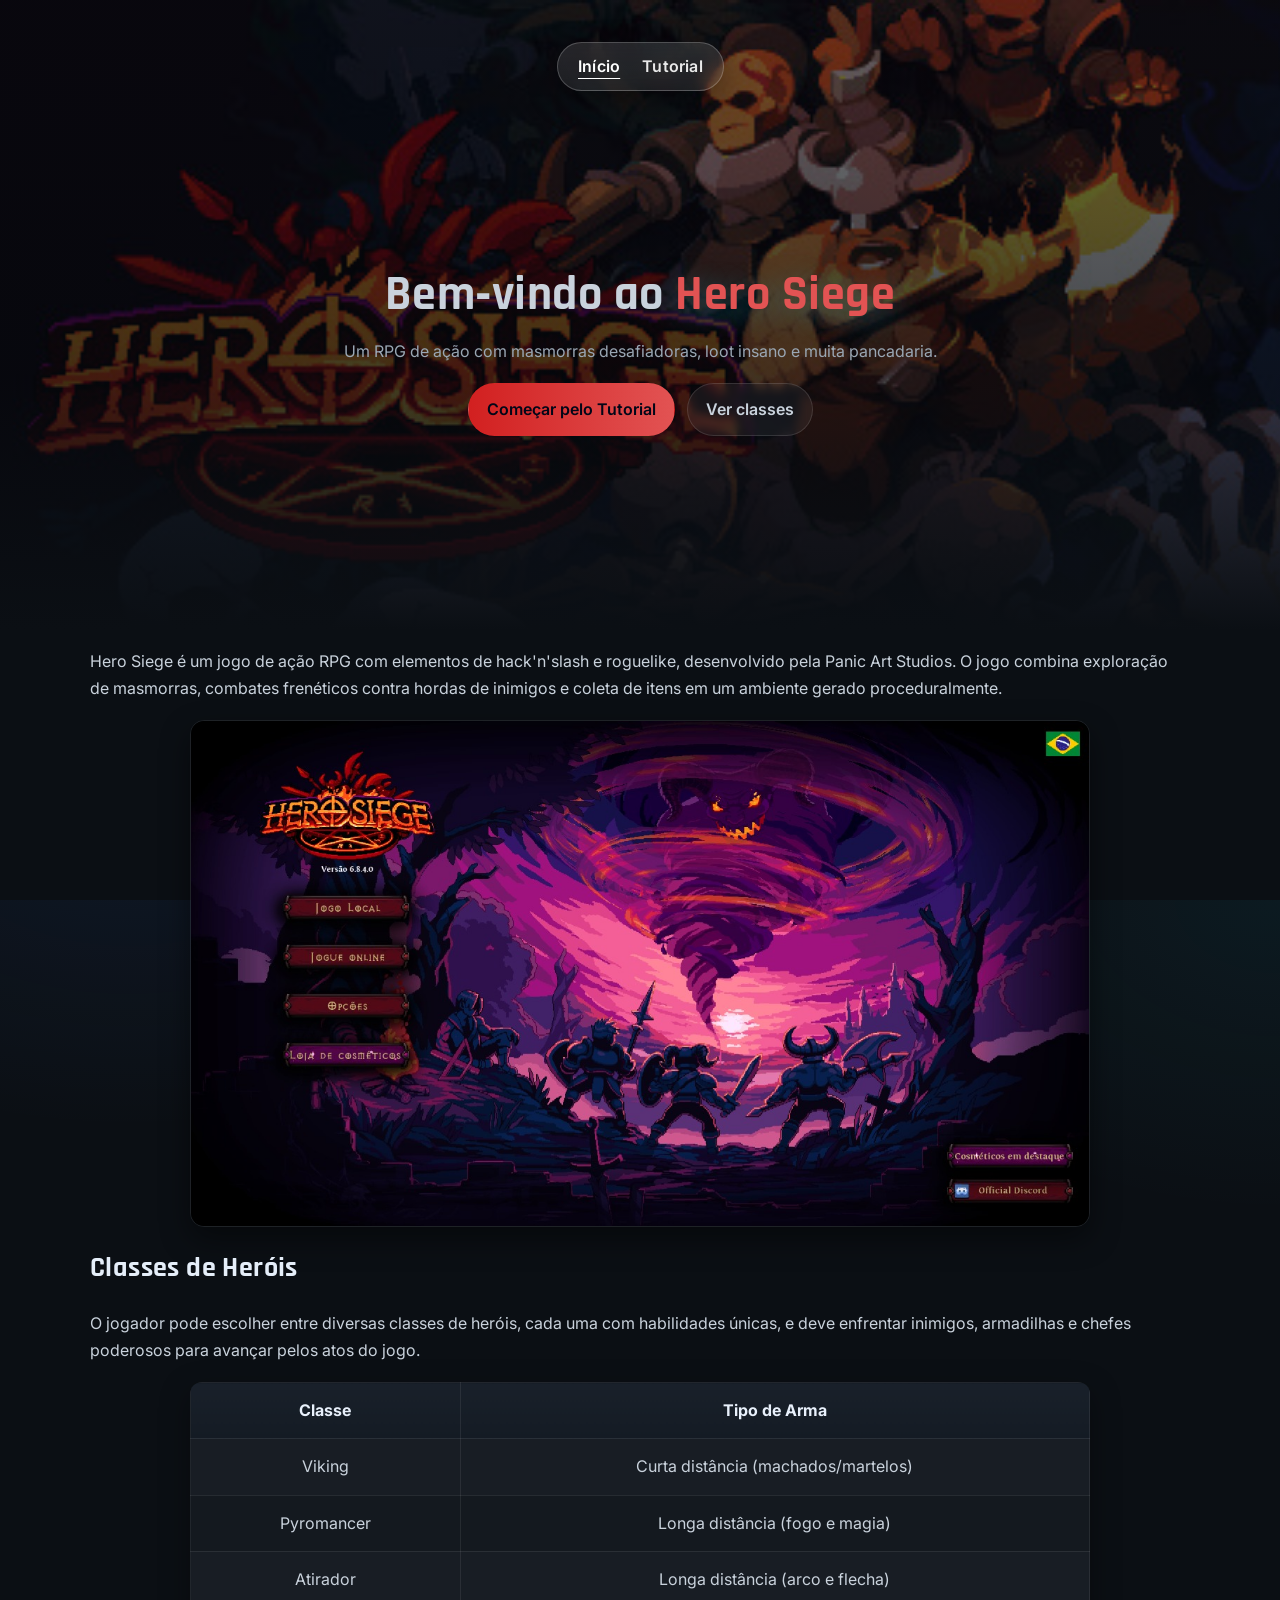
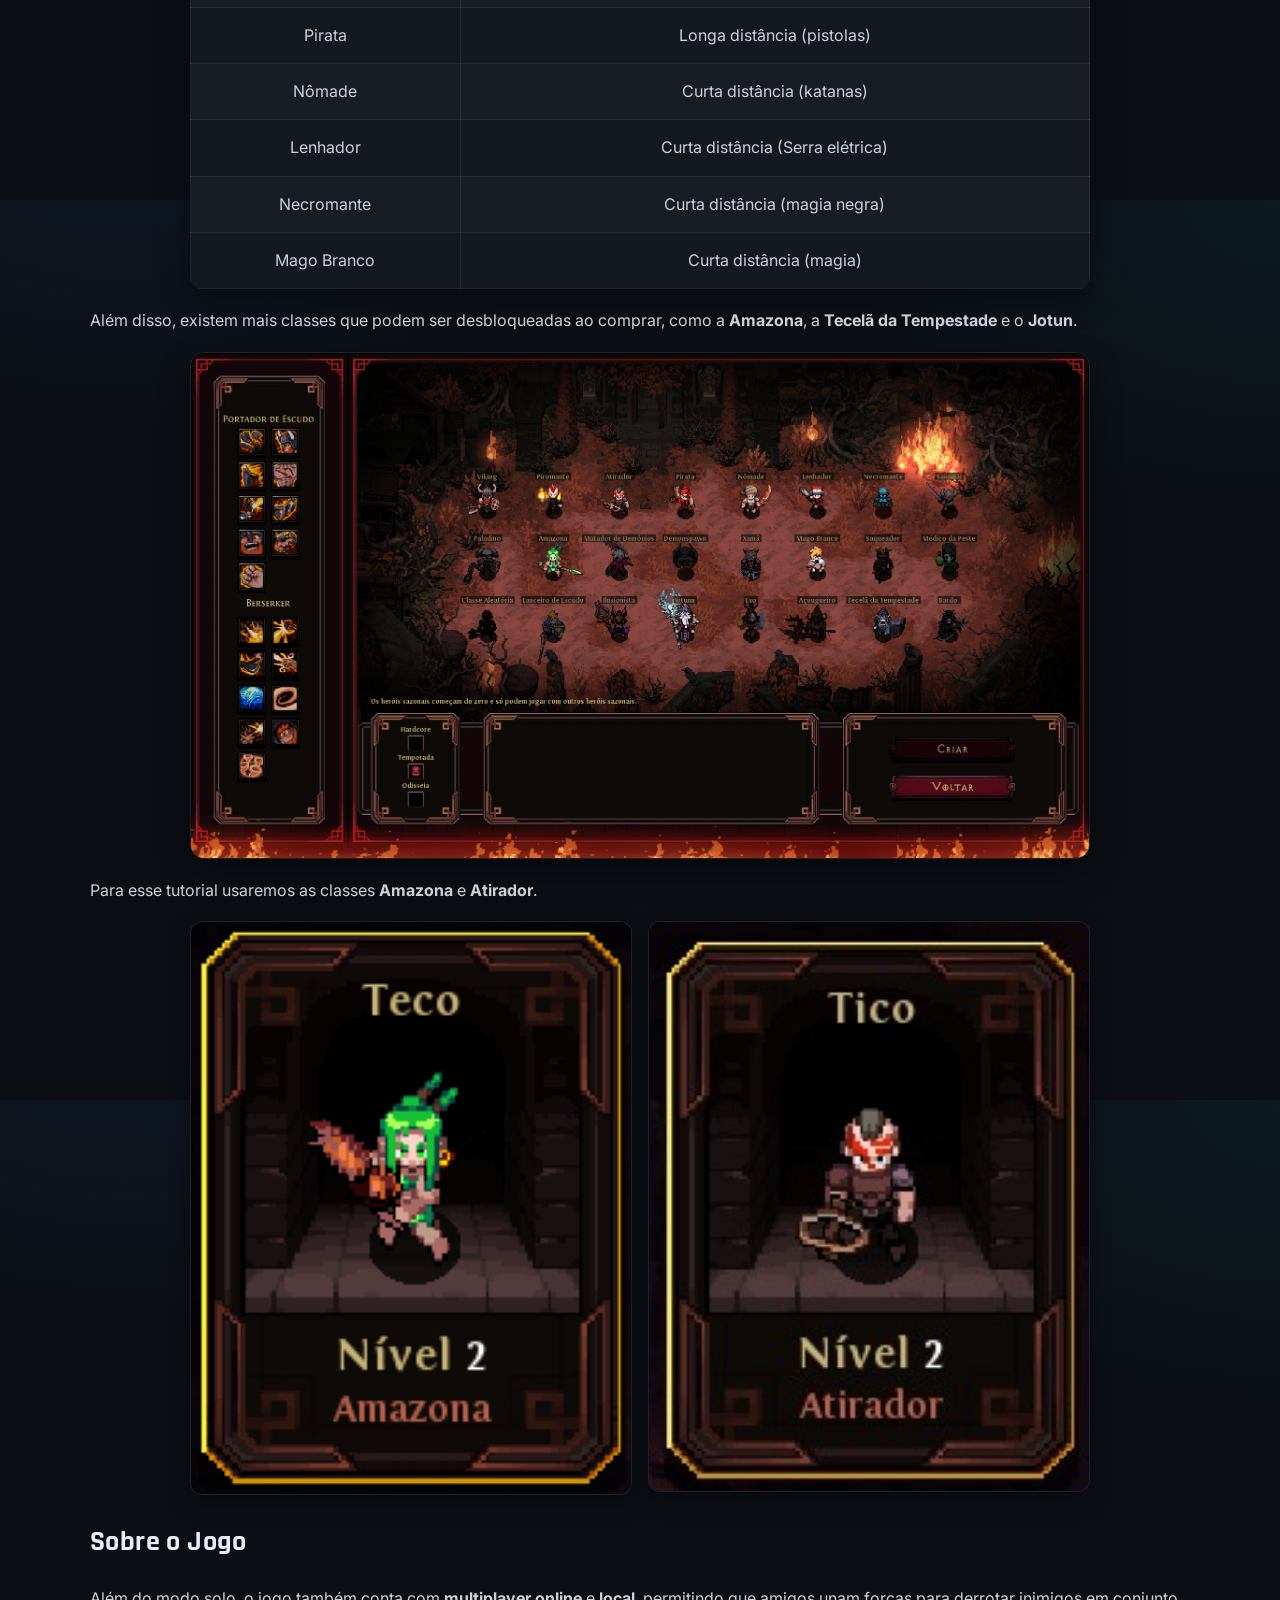
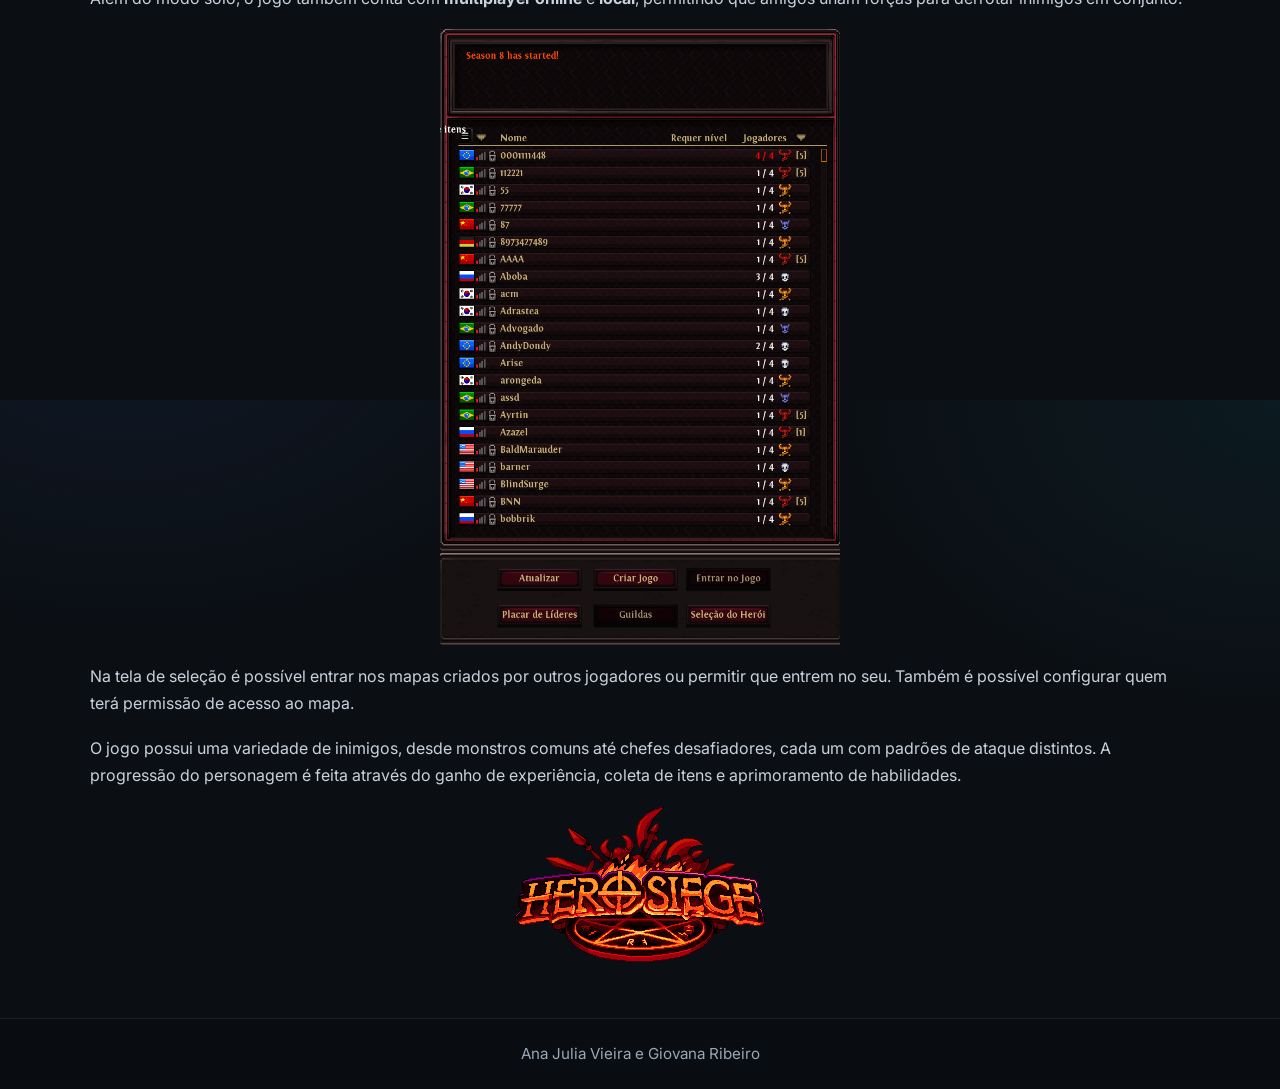
==== commit 4ef2389a: "Refactor HTML and CSS class names" ====
--- a/index.html
+++ b/index.html
@@ -15,27 +15,27 @@
     
 </head>
 <body>
-    <header class="hero">
-        <nav class="navbar">
-            <ul class="nav-links">
-                <li><a class="active" href="index.html">Início</a></li>
+    <header class="cabecalho">
+        <nav class="barra-navegacao">
+            <ul class="links-navegacao">
+                <li><a class="ativo" href="index.html">Início</a></li>
                 <li><a href="tutorial.html">Tutorial</a></li>
             </ul>
         </nav>
-        <div class="hero-content container">
-            <h1 class="hero-title">Bem‑vindo ao <span>Hero Siege</span></h1>
-            <p class="hero-subtitle">Um RPG de ação com masmorras desafiadoras, loot insano e muita pancadaria.</p>
-            <div class="hero-cta">
-                <a class="btn btn-primary" href="tutorial.html">Começar pelo Tutorial</a>
-                <a class="btn btn-ghost" href="#classes">Ver classes</a>
+        <div class="conteudo-cabecalho conteiner">
+            <h1 class="titulo-cabecalho">Bem‑vindo ao <span>Hero Siege</span></h1>
+            <p class="subtitulo-cabecalho">Um RPG de ação com masmorras desafiadoras, loot insano e muita pancadaria.</p>
+            <div class="acoes-cabecalho">
+                <a class="botao botao-principal" href="tutorial.html">Começar pelo Tutorial</a>
+                <a class="botao botao-transparente" href="#classes">Ver classes</a>
             </div>
         </div>
     </header>
 
-    <main class="container content-flow">
+    <main class="conteiner fluxo-conteudo">
         <p>Hero Siege é um jogo de ação RPG com elementos de hack'n'slash e roguelike, desenvolvido pela Panic Art Studios. O jogo combina exploração de masmorras, combates frenéticos contra hordas de inimigos e coleta de itens em um ambiente gerado proceduralmente.</p>
 
-        <img src="Figuras/TelaInicial.jpg" alt="Tela inicial" class="telaCheia" loading="lazy">
+        <img src="Figuras/TelaInicial.jpg" alt="Tela inicial" class="imagem-cheia" loading="lazy">
         
         <h2 id="classes">Classes de Heróis</h2>
         
@@ -82,24 +82,24 @@
 
         <p>Além disso, existem mais classes que podem ser desbloqueadas ao comprar, como a <strong>Amazona</strong>, a <strong>Tecelã da Tempestade</strong> e o <strong>Jotun</strong>.</p>
 
-        <img src="Figuras/SelecaoPersonagens.png" alt="Tela de seleção de heróis" class="telaCheia" loading="lazy"/>
+        <img src="Figuras/SelecaoPersonagens.png" alt="Tela de seleção de heróis" class="imagem-cheia" loading="lazy" />
         
         <p>Para esse tutorial usaremos as classes <strong>Amazona</strong> e <strong>Atirador</strong>.</p>
-        <div class="container-imagens">
-            <img src="Figuras/AmazonaFofinha.png" alt="Amazona" class="personagem-img" loading="lazy">
-            <img src="Figuras/AtiradorFofinho.jpg" alt="Atirador" class="personagem-img" loading="lazy">
+        <div class="grade-imagens">
+            <img src="Figuras/AmazonaFofinha.png" alt="Amazona" class="imagem-personagem" loading="lazy">
+            <img src="Figuras/AtiradorFofinho.jpg" alt="Atirador" class="imagem-personagem" loading="lazy">
         </div>
 
         <h2>Sobre o Jogo</h2>
         <p>Além do modo solo, o jogo também conta com <strong>multiplayer online</strong> e <strong>local</strong>, permitindo que amigos unam forças para derrotar inimigos em conjunto.</p>
-    <img src="Figuras/selecao.png" alt="Opções de seleção de salas e multiplayer" loading="lazy" class="img-center" />
+        <img src="Figuras/selecao.png" alt="Opções de seleção de salas e multiplayer" loading="lazy" class="imagem-centralizada" />
         <p>Na tela de seleção é possível entrar nos mapas criados por outros jogadores ou permitir que entrem no seu. Também é possível configurar quem terá permissão de acesso ao mapa.</p>
         <p>O jogo possui uma variedade de inimigos, desde monstros comuns até chefes desafiadores, cada um com padrões de ataque distintos. A progressão do personagem é feita através do ganho de experiência, coleta de itens e aprimoramento de habilidades.</p>
-    <img src="Figuras/logo_hs.png" alt="Logo do Hero Siege" loading="lazy" class="img-center" />
+        <img src="Figuras/logo_hs.png" alt="Logo do Hero Siege" loading="lazy" class="imagem-centralizada" />
     </main>
 
-    <footer class="site-footer">
-        <div class="container">
+    <footer class="rodape-site">
+        <div class="conteiner">
             <span>Ana Julia Vieira e Giovana Ribeiro</span>
         </div>
     </footer>
--- a/CSS/style.css
+++ b/CSS/style.css
@@ -1,344 +1,339 @@
-/* ===== Theme & reset ===== */
+/* ===== Tema e reset ===== */
 :root {
-    --bg: #0b0f14;
-    --panel: #121922;
-    --panel-2: #0f141b;
-    --text: #c9d2dc;
-    --muted: #9aa7b4;
-    --accent: #d22020;
-    --accent-2: #e25353;
-    --success: #e20000;
-    --shadow: 0 10px 30px rgba(0,0,0,.35);
-    --radius: 14px;
+  --bg: #0b0f14;
+  --panel: #121922;
+  --panel-2: #0f141b;
+  --text: #c9d2dc;
+  --muted: #9aa7b4;
+  --accent: #d22020;
+  --accent-2: #e25353;
+  --success: #e20000;
+  --shadow: 0 10px 30px rgba(0,0,0,.35);
+  --radius: 14px;
 }
 
 * {
-    box-sizing: border-box;
+  box-sizing: border-box;
 }
 
 html {
-    height: 100%;
-    scroll-behavior: smooth;
+  height: 100%;
+  scroll-behavior: smooth;
 }
 
 body {
-    height: 100%;
-    font-family: "Inter", system-ui, -apple-system, Segoe UI, Roboto, Arial, sans-serif;
-    line-height: 1.7;
-    margin: 0;
-    background:
-        radial-gradient(1200px 800px at 10% -10%, rgba(59,130,246,.08), transparent 40%),
-        radial-gradient(1000px 700px at 100% 0%, rgba(34,211,238,.06), transparent 45%),
-        var(--bg);
-    color: var(--text);
+  height: 100%;
+  font-family: "Inter", system-ui, -apple-system, Segoe UI, Roboto, Arial, sans-serif;
+  line-height: 1.7;
+  margin: 0;
+  background:
+    radial-gradient(1200px 800px at 10% -10%, rgba(59,130,246,.08), transparent 40%),
+    radial-gradient(1000px 700px at 100% 0%, rgba(34,211,238,.06), transparent 45%),
+    var(--bg);
+  color: var(--text);
 }
 
 a {
-    color: var(--text);
-    text-decoration: none;
+  color: var(--text);
+  text-decoration: none;
 }
 
 a:hover {
-    color: #fff;
-}
-
-.container {
-    width: min(1100px, 92%);
-    margin-inline: auto;
-}
-
-.content-flow > * {
-    margin-block: 1.1rem;
-}
-
-/* ===== Hero ===== */
-.hero {
-    position: relative;
-    min-height: 70vh;
-    display: grid;
-    place-items: start center;
-    padding: 32px 0 64px;
-    background: url('../Figuras/header.jpg') center/cover no-repeat;
-}
-
-.hero::after {
-    content: "";
-    position: absolute;
-    inset: 0;
-    background: linear-gradient(
-        180deg,
-        rgba(5,8,13,.55),
-        rgba(5,8,13,.75) 60%,
-        var(--bg)
-    );
-}
-
-.hero-content {
-    position: relative;
-    z-index: 1;
-    text-align: center;
-    margin-top: 48px;
-}
-
-.hero-title {
-    font: 800 3rem/1.1 "Rajdhani", sans-serif;
-    letter-spacing: .5px;
-    margin: 0;
-}
-
-.hero-title span {
-    color: var(--accent-2);
-    text-shadow: 0 6px 30px rgba(34,211,238,.35);
-}
-
-.hero-subtitle {
-    color: var(--muted);
-    max-width: 60ch;
-    margin-inline: auto;
-}
-
-.hero-cta {
-    display: flex;
-    gap: 12px;
-    justify-content: center;
-    flex-wrap: wrap;
-    margin-top: 18px;
-}
-
-.btn {
-    display: inline-flex;
-    align-items: center;
-    justify-content: center;
-    padding: 12px 18px;
-    border-radius: 999px;
-    font-weight: 600;
-    border: 1px solid transparent;
-    transition: .2s ease;
-    cursor: pointer;
-    white-space: nowrap;
-    backdrop-filter: blur(4px);
-}
-
-.btn-primary {
-    background: linear-gradient(90deg, var(--accent) 0%, var(--accent-2) 100%);
-    color: #020617;
-}
-
-.btn-primary:hover {
-    filter: brightness(1.08);
-    transform: translateY(-1px);
-}
-
-.btn-ghost {
-    background: rgba(255,255,255,.06);
-    color: var(--text);
-    border-color: rgba(255,255,255,.12);
-}
-
-.btn-ghost:hover {
-    background: rgba(255,255,255,.12);
-}
-
-/* ===== Navbar (glass) ===== */
-.navbar {
-    position: relative;
-    z-index: 2;
-    align-self: start;
-    margin-top: 10px;
-    background: linear-gradient(180deg, rgba(255,255,255,.12), rgba(255,255,255,.08));
-    border: 1px solid rgba(255,255,255,.22);
-    color: #fff;
-    padding: 10px 20px;
-    border-radius: 999px;
-    display: flex;
-    justify-content: center;
-    gap: 18px;
-    box-shadow: var(--shadow);
-    backdrop-filter: blur(10px);
-}
-
-.nav-links {
-    list-style: none;
-    display: flex;
-    gap: 22px;
-    margin: 0;
-    padding: 0;
-}
-
-.nav-links a {
-    color: #fff;
-    font-weight: 600;
-    letter-spacing: .2px;
-    opacity: .9;
-}
-
-.nav-links a:hover {
-    opacity: 1;
-}
-
-.nav-links a.active {
-    opacity: 1;
-    text-decoration: underline;
-    text-underline-offset: 6px;
-}
-
-/* ===== Headings & text ===== */
-h1,
+  color: #fff;
+}
+
+/* Containers utilitários */
+.conteiner {
+  width: min(1100px, 92%);
+  margin-inline: auto;
+}
+
+.fluxo-conteudo > * {
+  margin-block: 1.1rem;
+}
+
+/* ===== Cabeçalho (Hero) ===== */
+.cabecalho {
+  position: relative;
+  min-height: 70vh;
+  display: grid;
+  place-items: start center;
+  padding: 32px 0 64px;
+  background: url('../Figuras/header.jpg') center/cover no-repeat;
+}
+
+.cabecalho::after {
+  content: "";
+  position: absolute;
+  inset: 0;
+  background: linear-gradient(180deg, rgba(5,8,13,.55), rgba(5,8,13,.75) 60%, var(--bg));
+}
+
+.conteudo-cabecalho {
+  position: relative;
+  z-index: 1;
+  text-align: center;
+  margin-top: 48px;
+}
+
+.titulo-cabecalho {
+  font: 800 3rem/1.1 "Rajdhani", sans-serif;
+  letter-spacing: .5px;
+  margin: 0;
+}
+
+.titulo-cabecalho span {
+  color: var(--accent-2);
+  text-shadow: 0 6px 30px rgba(34,211,238,.35);
+}
+
+.subtitulo-cabecalho {
+  color: var(--muted);
+  max-width: 60ch;
+  margin-inline: auto;
+}
+
+.acoes-cabecalho {
+  display: flex;
+  gap: 12px;
+  justify-content: center;
+  flex-wrap: wrap;
+  margin-top: 18px;
+}
+
+.botao {
+  display: inline-flex;
+  align-items: center;
+  justify-content: center;
+  padding: 12px 18px;
+  border-radius: 999px;
+  font-weight: 600;
+  border: 1px solid transparent;
+  transition: .2s ease;
+  cursor: pointer;
+  white-space: nowrap;
+  backdrop-filter: blur(4px);
+}
+
+.botao-principal {
+  background: linear-gradient(90deg, var(--accent) 0%, var(--accent-2) 100%);
+  color: #020617;
+}
+
+.botao-principal:hover {
+  filter: brightness(1.08);
+  transform: translateY(-1px);
+}
+
+.botao-transparente {
+  background: rgba(255,255,255,.06);
+  color: var(--text);
+  border-color: rgba(255,255,255,.12);
+}
+
+.botao-transparente:hover {
+  background: rgba(255,255,255,.12);
+}
+
+/* ===== Barra de navegação (Glass) ===== */
+.barra-navegacao {
+  position: relative;
+  z-index: 2;
+  align-self: start;
+  margin-top: 10px;
+  background: linear-gradient(180deg, rgba(255,255,255,.12), rgba(255,255,255,.08));
+  border: 1px solid rgba(255,255,255,.22);
+  color: #fff;
+  padding: 10px 20px;
+  border-radius: 999px;
+  display: flex;
+  justify-content: center;
+  gap: 18px;
+  box-shadow: var(--shadow);
+  backdrop-filter: blur(10px);
+}
+
+.links-navegacao {
+  list-style: none;
+  display: flex;
+  gap: 22px;
+  margin: 0;
+  padding: 0;
+}
+
+.links-navegacao a {
+  color: #fff;
+  font-weight: 600;
+  letter-spacing:.2px;
+  opacity: .9;
+}
+
+.links-navegacao a:hover {
+  opacity: 1;
+}
+
+.links-navegacao a.ativo {
+  opacity: 1;
+  text-decoration: underline;
+  text-underline-offset: 6px;
+}
+
+/* ===== Títulos e textos ===== */
+h1, h2 {
+  font-family: "Rajdhani", sans-serif;
+  letter-spacing: .4px;
+  margin: .6rem 0;
+}
+
+h1 {
+  font-weight: 800;
+  font-size: clamp(2rem, 1.5rem + 2vw, 3rem);
+}
+
 h2 {
-    font-family: "Rajdhani", sans-serif;
-    letter-spacing: .4px;
-    margin: .6rem 0;
-}
-
-h1 {
-    font-weight: 800;
-    font-size: clamp(2rem, 1.5rem + 2vw, 3rem);
-}
-
-h2 {
-    font-weight: 700;
-    font-size: clamp(1.25rem, 1rem + 1vw, 1.75rem);
-    color: #e5eef9;
+  font-weight: 700;
+  font-size: clamp(1.25rem, 1rem + 1vw, 1.75rem);
+  color: #e5eef9;
 }
 
 p {
-    color: var(--text);
-}
-
-/* ===== Media & layout helpers ===== */
-img.telaCheia {
-    width: min(900px, 100%);
-    height: auto;
-    display: block;
-    margin: 18px auto;
-    border-radius: var(--radius);
-    border: 1px solid rgba(255,255,255,.08);
-    box-shadow: 0 12px 30px rgba(0,0,0,.45);
-}
-
-.container-imagens {
-    display: grid;
-    grid-template-columns: repeat(auto-fit, minmax(180px, 1fr));
-    gap: 16px;
-    width: min(900px, 100%);
-    margin: 12px auto 24px;
-}
-
-.personagem-img {
-    width: 100%;
-    height: auto;
-    border-radius: 12px;
-    border: 1px solid rgba(255,255,255,.08);
-    box-shadow: 0 8px 20px rgba(0,0,0,.35);
-    background: #0b0f14;
-}
-
-.img-center { 
-    display: block; 
-    margin: 14px auto; 
-    border-radius: 12px;;
-}
-
-/*  Quests  */
-.quest {
-    background: linear-gradient(180deg, var(--panel), var(--panel-2));
-    color: var(--text);
-    padding: 24px;
-    margin: 24px auto;
-    width: min(900px, 100%);
-    border-radius: var(--radius);
-    box-shadow: var(--shadow);
-    border: 1px solid rgba(255,255,255,.06);
-}
-
-.quest h2 {
-    margin-top: 0;
-}
-
-.quest ul {
-    text-align: left;
-    margin: 10px auto;
-    max-width: 720px;
-}
-
-.quest img {
-    width: min(520px, 100%);
-    height: auto;
-    display: block;
-    margin: 0 auto 14px;
-    border-radius: 10px;
-    box-shadow: 0 8px 24px rgba(0,0,0,.4);
-    border: 1px solid rgba(255,255,255,.07);
-}
-
-.quest ul img,
-.quest ol img {
-    margin: 10px auto;
-    width: min(520px, 100%);
-}
-
-/* ===== Table ===== */
+  color: var(--text);
+}
+
+/* ===== Mídia e utilitários de layout ===== */
+.imagem-cheia {
+  width: min(900px, 100%);
+  height: auto;
+  display: block;
+  margin: 18px auto;
+  border-radius: var(--radius);
+  border: 1px solid rgba(255,255,255,.08);
+  box-shadow: 0 12px 30px rgba(0,0,0,.45);
+}
+
+.grade-imagens {
+  display: grid;
+  grid-template-columns: repeat(auto-fit, minmax(180px,1fr));
+  gap: 16px;
+  width: min(900px,100%);
+  margin: 12px auto 24px;
+}
+
+.imagem-personagem {
+  width: 100%;
+  height: auto;
+  border-radius: 12px;
+  border: 1px solid rgba(255,255,255,.08);
+  box-shadow: 0 8px 20px rgba(0,0,0,.35);
+  background: #0b0f14;
+}
+
+.imagem-centralizada {
+  display: block;
+  margin: 14px auto;
+}
+
+/* ===== Missões (cards) ===== */
+.missao {
+  background: linear-gradient(180deg, var(--panel), var(--panel-2));
+  color: var(--text);
+  padding: 24px;
+  margin: 24px auto;
+  width: min(900px, 100%);
+  border-radius: var(--radius);
+  box-shadow: var(--shadow);
+  border: 1px solid rgba(255,255,255,.06);
+}
+
+.missao h2 {
+  margin-top: 0;
+}
+
+.missao ul {
+  text-align: left;
+  margin: 10px auto;
+  max-width: 720px;
+}
+
+.missao img {
+  width: min(520px, 100%);
+  height: auto;
+  display: block;
+  margin: 0 auto 14px;
+  border-radius: 10px;
+  box-shadow: 0 8px 24px rgba(0,0,0,.4);
+  border: 1px solid rgba(255,255,255,.07);
+}
+
+.missao ul img,
+.missao ol img {
+  margin: 10px auto;
+  width: min(520px,100%);
+}
+
+/* ===== Tabela ===== */
 table {
-    width: min(900px, 100%);
-    margin: 26px auto;
-    border-collapse: collapse;
-    text-align: center;
-    box-shadow: var(--shadow);
-    border-radius: 12px;
-    overflow: hidden;
-    background: var(--panel-2);
-}
-
-th,
+  width: min(900px, 100%);
+  margin: 26px auto;
+  border-collapse: collapse;
+  text-align: center;
+  box-shadow: var(--shadow);
+  border-radius: 12px;
+  overflow: hidden;
+  background: var(--panel-2);
+}
+
+th, td {
+  padding: 14px 16px;
+  border: 1px solid rgba(255,255,255,.08);
+}
+
+th {
+  background: linear-gradient(180deg, #19202a, #141b24);
+  color: #e8f0fb;
+}
+
 td {
-    padding: 14px 16px;
-    border: 1px solid rgba(255,255,255,.08);
-}
-
-th {
-    background: linear-gradient(180deg, #19202a, #141b24);
-    color: #e8f0fb;
-}
-
-td {
-    background: rgba(255,255,255,.02);
-    color: var(--text);
+  background: rgba(255,255,255,.02);
+  color: var(--text);
 }
 
 tr:nth-child(even) td {
-    background: rgba(255,255,255,.04);
+  background: rgba(255,255,255,.04);
 }
 
 tr:hover td {
-    background: rgba(59,130,246,.1);
-    color: #fff;
-}
-
-/* ===== Footer ===== */
-.site-footer {
-    border-top: 1px solid rgba(255,255,255,.08);
-    margin-top: 56px;
-    padding: 22px 0;
-    background: rgba(0,0,0,.2);
-}
-
-.site-footer .container {
-    display: flex;
-    align-items: center;
-    justify-content: center;
-    color: var(--muted);
-    font-size: .95rem;
-}
-
-/* ===== Responsive tweaks ===== */
+  background: rgba(59,130,246,.1);
+  color: #fff;
+}
+
+/* ===== Rodapé ===== */
+.rodape-site {
+  border-top: 1px solid rgba(255,255,255,.08);
+  margin-top: 56px;
+  padding: 22px 0;
+  background: rgba(0,0,0,.2);
+}
+
+.rodape-site .conteiner {
+  display: flex;
+  align-items: center;
+  justify-content: center;
+  color: var(--muted);
+  font-size: .95rem;
+}
+
+/* ===== Ajustes responsivos ===== */
 @media (max-width: 700px) {
-    .navbar {
-        transform: scale(.95);
-    }
-    .hero-content {
-        margin-top: 28px;
-    }
-    .hero-title {
-        font-size: 2.2rem;
-    }
-}+  .barra-navegacao {
+    transform: scale(.95);
+  }
+
+  .conteudo-cabecalho {
+    margin-top: 28px;
+  }
+
+  .titulo-cabecalho {
+    font-size: 2.2rem;
+  }
+}
